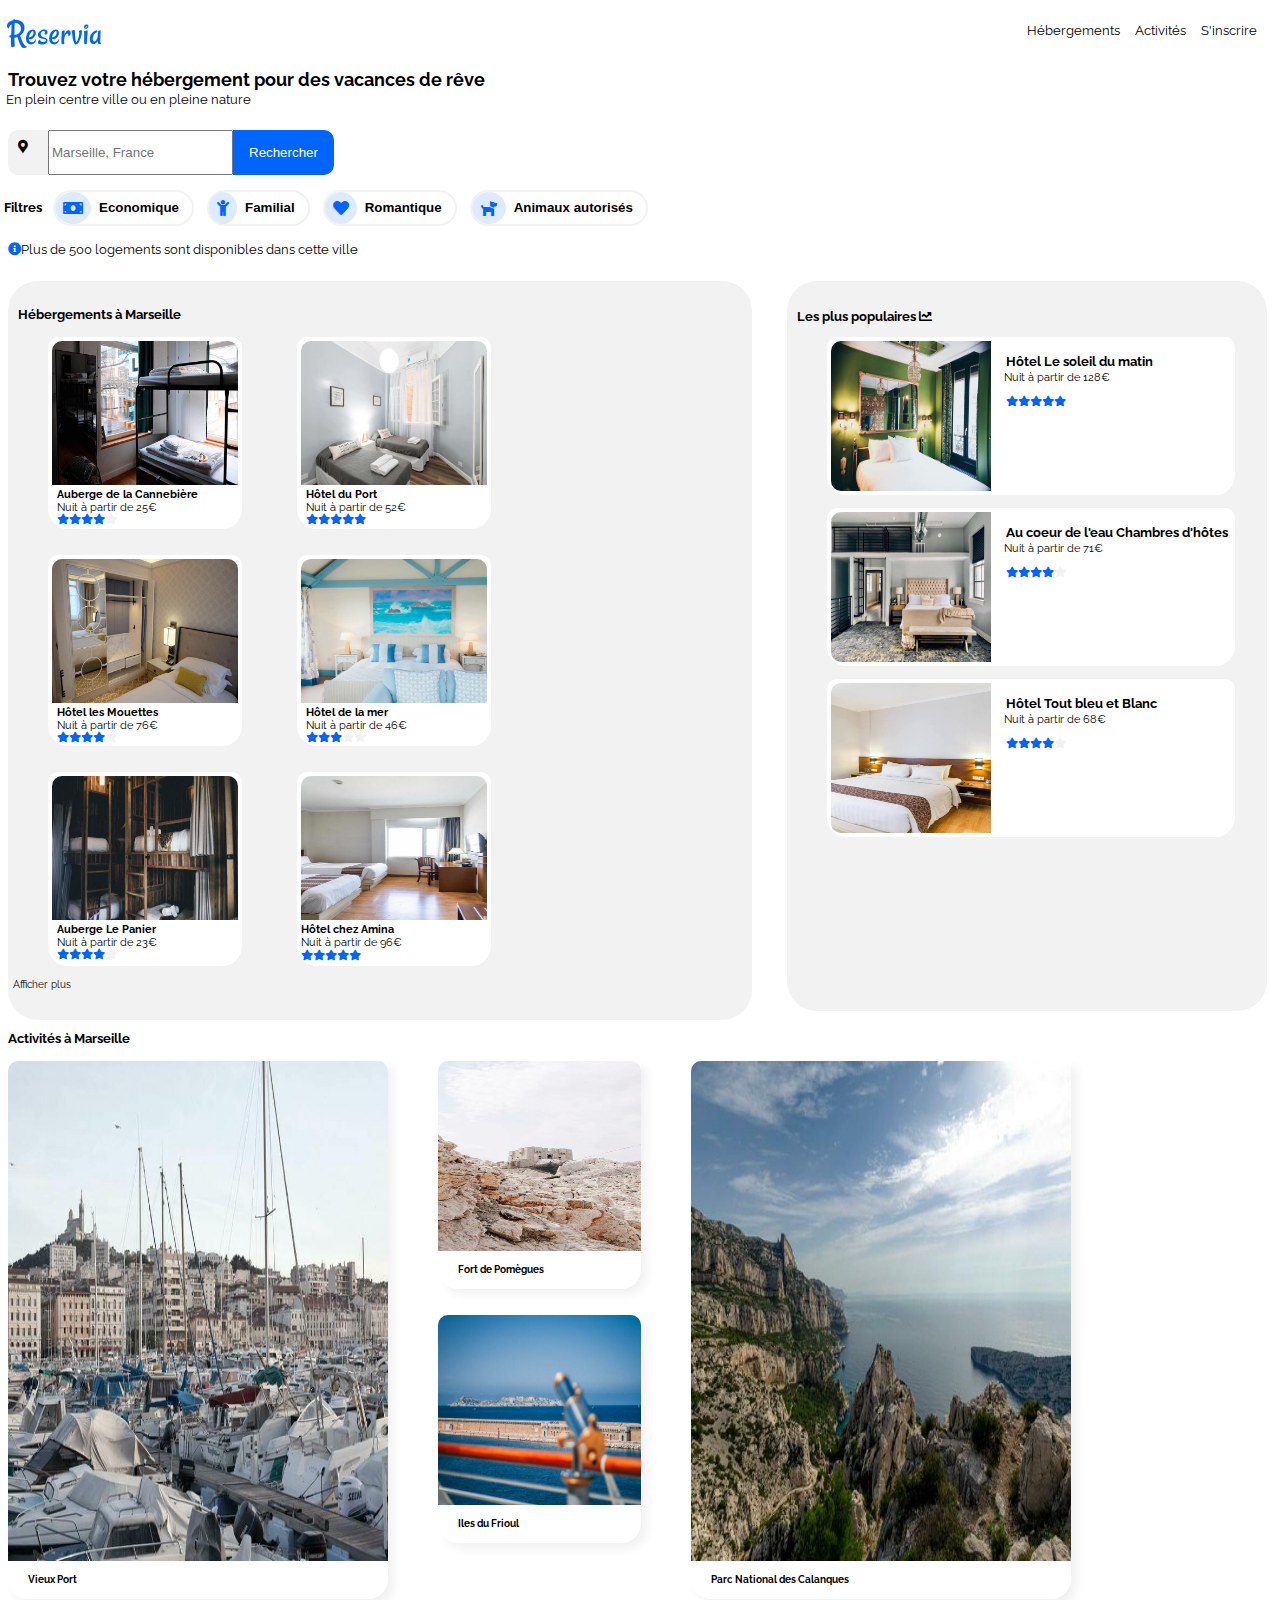
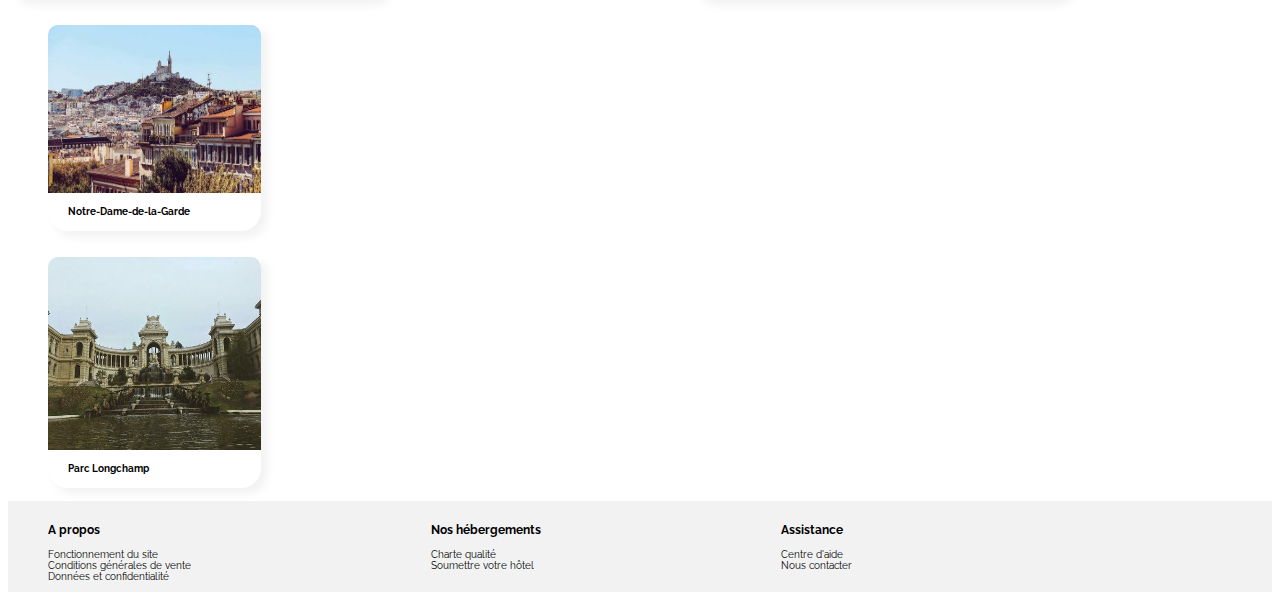
==== Reservia_GERME_Ronan.html @ 66feb10d "MaJ 24/02" ====
<!DOCTYPE html>
<html>
	<head>
		<meta charset="utf-8" />
		<link rel="stylesheet" href="reservia.css"/>
		<link rel="preconnect" href="https://fonts.gstatic.com">
		<link href="https://fonts.googleapis.com/css2?family=Raleway&display=swap" rel="stylesheet">
		<link rel="stylesheet" href="https://cdnjs.cloudflare.com/ajax/libs/font-awesome/5.13.1/css/all.min.css" /> <!--permet d'ajouter les icônes-->
		<title>Reservia</title>
	</head>

	<body>
		<header>
			<p><img src="images/logo/Reservia.svg" alt="Reservia" class= "titre"></p>
				<ul>
					<li><a href="#Hébergements">Hébergements</a></li><!--Hébergements et activités ancres menant aux sections-->
					<li><a href="#Activités">Activités</a></li>
					<li>S'inscrire</li>
				</ul>
		</header>

		<nav>
			<h2>Trouvez votre hébergement pour des vacances de rêve</h2>
			<p>En plein centre ville ou en pleine nature </p>

			<form method="post" action="traitement.php">
				<div class="rechercher">
					<i class="fas fa-map-marker-alt"></i>
					<input type="search" placeholder="Marseille, France" class="champs_recherche" /><input type="submit" value="Rechercher" class="bouton_rechercher" />
				</div>
				<br/>
				<div class="filtres">
						<p>Filtres</p>
						<div class="cash"><i class="fas fa-money-bill"></i><input type="button" value="Economique" class="money"></div>
						<div class="child"><i class="fas fa-child"></i><input type="button" value="Familial" class="famille"></div>
						<div class="heart"><i class="fas fa-heart"></i><input type="button" value="Romantique" class="romantique"></div>
						<div class="dog"><i class="fas fa-dog"></i><input type="button" value="Animaux autorisés" class="animaux"></div>
				</div>
			</form>
			<br/>
			<div class="info"><i class="fas fa-info-circle"></i>Plus de 500 logements sont disponibles dans cette ville</div><br/>
		
		</nav>
		<section>
			<div id="hébergements">
				<h2>Hébergements à Marseille</h2>
				<div id="logements"> 
					<figure id="cannebière">
						<a href="" target="blank"><img src="images/hebergements/4_small/marcus-loke-WQJvWU_HZFo-unsplash.jpg" alt="Auberge de la Cannebière" >
						<figcaption id="cannebière_text">
							Auberge de la Cannebière
						</figcaption>
						<figcaption id="prixC">
							Nuit à partir de 25€ 
						</figcaption>
						<figcaption id="stars">
							<i class="fas fa-star"></i><i class="fas fa-star"></i><i class="fas fa-star"></i><i class="fas fa-star"></i><i class="fas fa-star stars_blank"></i>
						</figcaption>
						</a>
					</figure>

					<figure id="port">
						<a href="" target="blank"><img src="images/hebergements/4_small/fred-kleber-gTbaxaVLvsg-unsplash.jpg" alt="Hôtel du Port">
						<figcaption id="port_text">
							Hôtel du Port
						</figcaption>
						<figcaption id="prixP">
							Nuit à partir de 52€
						</figcaption>
						<figcaption id="starsP">
							<i class="fas fa-star"></i><i class="fas fa-star"></i><i class="fas fa-star"></i><i class="fas fa-star"></i><i class="fas fa-star"></i>
						</figcaption>
						</a>
					</figure>

					<figure id="mouettes">
						<a href="" target="blank"><img src="images/hebergements/4_small/reisetopia-B8WIgxA_PFU-unsplash.jpg" alt="Hôtel les Mouettes">
						<figcaption id="mouettes_text">
							Hôtel les Mouettes
						</figcaption>
						<figcaption id="prixM">
							Nuit à partir de 76€
						</figcaption>
						<figcaption id="starsM">
							<i class="fas fa-star"></i><i class="fas fa-star"></i><i class="fas fa-star"></i><i class="fas fa-star"></i><i class="fas fa-star stars_blank" id></i>	
						</figcaption>
						</a>
					</figure>

					<figure id="mer">
						<a href="" target="blank"><img src="images/hebergements/4_small/annie-spratt-Eg1qcIitAuA-unsplash.jpg" alt="Hôtel de la mer">
						<figcaption id="mer_text">
							Hôtel de la mer
						</figcaption>
						<figcaption id="prixMer">
							Nuit à partir de 46€
						</figcaption>
						<figcaption id="starsMer">
							<i class="fas fa-star"></i><i class="fas fa-star"></i><i class="fas fa-star"></i><i class="fas fa-star stars_blank"></i><i class="fas fa-star stars_blank"></i>
						</figcaption>
						</a>
					</figure>

					<figure id="panier">
						<a href="" target="blank"><img src="images/hebergements/4_small/nicate-lee-kT-ZyaiwBe0-unsplash.jpg" alt="Auberge le Panier">
						<figcaption id="panier_text">
							Auberge Le Panier
						</figcaption>
						<figcaption id="prixPanier">
							Nuit à partir de 23€
						</figcaption>
						<figcaption id="starspanier">
							<i class="fas fa-star"></i><i class="fas fa-star"></i><i class="fas fa-star"></i><i class="fas fa-star"></i><i class="fas fa-star stars_blank"></i>
						</figcaption>
						</a>
					</figure>

					<figure id="amina">
						<a href="" target="blank"><img src="images/hebergements/4_small/febrian-zakaria-M6S1WvfW68A-unsplash.jpg" alt="Hôtel chez Amina">
						<figcaption id="amina_text">
							Hôtel chez Amina
						</figcaption>
						<figcaption id="prixA">
							Nuit à partir de 96€
						</figcaption>
						<figcaption id="starsA">
							<i class="fas fa-star"></i><i class="fas fa-star"></i><i class="fas fa-star"></i><i class="fas fa-star"></i><i class="fas fa-star"></i>
						</figcaption>
						</a>
					</figure>
				</div>
				<div id="afficher"><a href="" target="blank">Afficher plus</a></div>
			</div>
			<aside>
				<div id="populaires">
				<h3>Les plus populaires <i class="fas fa-chart-line"></i></h3>
					<div id="pop">
						<a href="" target="blank">
							<figure id="soleil">
								<figcaption id="text_soleil">
									<img src="images/hebergements/4_small/emile-guillemot-Bj_rcSC5XfE-unsplash.jpg" alt="Hôtel Le soleil du matin">
									<div id="text_sun">
										<h3>Hôtel Le soleil du matin</h3>
										<p>Nuit à partir de 128€</p><br/>
										<div id="starsS">
											<i class="fas fa-star"></i><i class="fas fa-star"></i><i class="fas fa-star"></i><i class="fas fa-star"></i><i class="fas fa-star"></i>
										</div>
									</div>
								</figcaption>
							</figure>
						</a>	

						<a href="" target="blank">
							<figure id="eau">
								<figcaption id="text_eau">
									<img src="images/hebergements/4_small/aw-creative-VGs8z60yT2c-unsplash.jpg" alt="Au coeur de l'eau chambres d'hôtes">
									<div id="text_water">
										<h3>Au coeur de l'eau Chambres d'hôtes</h3>
										<p>	Nuit à partir de 71€</p><br/>
										<div id="starsE">
											<i class="fas fa-star"></i><i class="fas fa-star"></i><i class="fas fa-star"></i><i class="fas fa-star"></i><i class="fas fa-star stars_blank_b"></i>
										</div>
									</div>
								</figcaption>
							</figure>
						</a>

						<a href="" target="blank">
							<figure id="blanc">
								<figcaption id="text_blanc">
									<img src="images/hebergements/4_small/febrian-zakaria-sjvU0THccQA-unsplash.jpg" alt="Hôtel tout bleu et blanc">
									<div id="text_white">
										<h3>Hôtel Tout bleu et Blanc</h3>
										<p>Nuit à partir de 68€</p><br/>
										<div id="starsB">
											<i class="fas fa-star"></i><i class="fas fa-star"></i><i class="fas fa-star"></i><i class="fas fa-star"></i><i class="fas fa-star stars_blank_b"></i>
										</div>	
									</div>
								</figcaption>
							</figure>
						</a>	
					</div>
				</div>
			</aside>
		</section>

		<article>
			<h2>Activités à Marseille</h2>
			<div id="Activités">

				<a href="" target="blank">
					<figure id="Vieux_port">
						<figcaption id="Vieux_port_text">
						<img src="images/activites/4_small/reno-laithienne-QUgJhdY5Fyk-unsplash.jpg" alt="Vieux Port">
						<h3>Vieux Port</h3>
						</figcaption>
					</figure>
				</a>

				<div id="fort_iles">
				<a href="" target="blank">
					<figure id="Fort">
						<figcaption id="Fort_text">
						<img src="images/activites/4_small/paul-hermann-QFTrLdQIRhI-unsplash.jpg" alt="Fort de Pomègues">
						<h3>Fort de Pomègues</h3>
						</figcaption>
					</figure>
				</a>

				<a href="" target="blank">
					<figure id="Iles">
						<figcaption id="Iles_text">
						<img src="images/activites/4_small/kevin-hikari-rV_Qd1l-VXg-unsplash.jpg" alt="Iles du Frioul">
						<h3>Iles du Frioul</h3>
						</figcaption>
					</figure>
				</a>
				</div>

				<a href="" target="blank">
					<figure id="calanques">
						<figcaption id="calanques_text">
						<img src="images/activites/4_small/kilyan-sockalingum-NR8-cBCN3aI-unsplash.jpg" alt="Parc National des Calanques">
						<h3>Parc National des Calanques</h3>
						</figcaption>
					</figure>
				</a>

				<div id="garde_longchamp">
				<a href="" target="blank">
					<figure id="Garde">
						<figcaption id="garde_text">
						<img src="images/activites/4_small/florian-wehde-xW9e8gdotxI-unsplash.jpg" alt="Notre Dame de la Garde">
						<h3>Notre-Dame-de-la-Garde</h3>
						</figcaption>
					</figure>
				</a>

				<a href="" target="blank">
					<figure id="Longchamp">
						<figcaption id="longchamp_text">
						<img src="images/activites/4_small/lena-paulin-wH2-EJoDcV0-unsplash.jpg" alt="Parc Longchamp">
						<h3>Parc Longchamp</h3>
						</figcaption>
					</figure>
				</a>
				</div>
			</div>
		</article>
		
		<footer>
			<ul>
				<li><h3>A propos</h3></li>
				<li><a href="#">Fonctionnement du site</a></li>
				<li><a href="#">Conditions générales de vente</a></li>
				<li><a href="#">Données et confidentialité</a></li>
			</ul>

			<ul>
				<li><h3>Nos hébergements</h3></li>
				<li><a href="#">Charte qualité</a></li>
				<li><a href="#">Soumettre votre hôtel</a></li>
			</ul>

			<ul>
				<li><h3>Assistance</h3></li>
				<li><a href="#">Centre d'aide</a></li>
				<li><a href="#">Nous contacter</a></li>
			</ul>
		</footer>

	</body>
</html>
---- reservia.css ----
body
{
    background-color: white;
    font-family: 'Raleway', sans-serif;
}

.titre
{
    display: flex;
    flex-direction: row;
    align-items: baseline;
    vertical-align: top;
    height: 100%
}

header
{
    display: flex;
    flex-direction: row;
    align-items: flex-end;
    justify-content: space-between;
}

header ul
{
    display: flex;
    flex-wrap: wrap;
    list-style: none ; 
    vertical-align: top;
    margin-top: 15px;
}

header li
{
    display: flex;
    margin-right: 15px;
    font-size: small;
}

header li:hover
{
   color: #0065FC; 
   text-decoration: overline;
}

header a:hover
{
    color: #0065FC;
    text-decoration: overline;
}

a
{
    color: black;
    text-decoration: none;
}

a:visited
{
    color: black;
    text-decoration: none;
}

a:active
{
    color: black;
    text-decoration: none;
}


h2
{
    font-size: large;
    font-weight: bolder;
    margin-bottom: auto;
    padding-bottom: 2px;
}


nav p
{
    font-size: smaller;
    padding-top: 2px;
    height: 15px;
}

.fa-map-marker-alt
{
    background: #F2F2F2;
    font-size: small;
    border: 10px #F2F2F2 solid;
    border-radius: 10px 0px 0px 10px;
    width: 20px;
}

.rechercher
{
   display: flex;
   height: 45px;
   font-size: small;
   margin-top: 25px;
}

.bouton_rechercher
{
    color: white;
    background:#0065FC;
    border: 10px #0065FC solid;
    border-radius: 0px 10px 10px 0px;
}

.filtres, p, .cash, .child, .heart, .dog
{
    display: flex;
    align-items: center;
    margin: -2px;
    padding-right: 5px;
    justify-content:left;
    margin-right: 15px;
}

.filtres p
{
    font-weight: bold;
    margin-right: 8px;
    margin-top: -5px;
}

.filtres .fa-money-bill, .fa-child, .fa-heart, .fa-dog
{
    color:#0065FC;
    background-color: #DEEBFF; 
    border: 8px #DEEBFF solid;
    border-radius: 50%; 
}

.cash, .child, .heart, .dog
{
    border: 2px #F2F2F2 solid;
    border-radius:30px;
    width: auto;
}

.money, .famille, .romantique, .animaux
{
    background-color: white;
    border: 2px white solid;
    font-weight: bold;
}

.filtres :hover
{
    text-decoration: underline;
    color: #0065FC;
}

.info
{
    font-size: smaller;
}

.fa-info-circle
{
    color:#0065FC;
}
#hébergements
{
    background-color: #F2F2F2;
    border-radius: 30px ;
    width: 80%;
    margin-right: 5px;
    margin-top: 5px;
    padding-top: 15px;
    padding-bottom: 15px;
    display: inline-block;
    vertical-align: top;
}
#logements
{
    display: flex;
    flex-wrap:wrap;
}  

#hébergements h2
{
    font-size: small;
    padding-left: 10px;
}


#afficher
{
    font-size: x-small;
    text-decoration: none;
    color : black;
    padding-left: 5px;
    padding-bottom: 15px;
}

#cannebière, #port, #mouettes, #mer, #panier
{
    background-color: white;
    border: 4px white solid;
    border-radius: 10px 10px 20px 20px;
    width: 250px;
    font-size: small;
    text-decoration: none;
    margin-right: 15px;
}

#cannebière img, #port img, #mouettes img, #mer img, #panier img
{
    border-radius: 10px 10px 0px 0px;
    width: 250px;
    height: 144px;
}

#cannebière_text , #port_text, #mouettes_text, #mer_text, #panier_text
{
    font-size: smaller;
    text-decoration: none ;
    color:black;
    font-weight: bold;
    padding-left: 5px;
}

#prixC , #prixP, #prixM, #prixMer, #prixPanier
{
    font-size: smaller;
    text-decoration: none;
    color: black;
    padding-left: 5px;
}

#stars , #starsP, #starsM, #starsMer, #starspanier
{
    font-size: smaller;
    text-decoration: none;
    color: #0065FC;
    padding-left: 5px;
    display: flex;
}

.stars_blank
{
    color: #F2F2F2;
}

#amina
{
    background-color: white;
    border: 4px white solid;
    border-radius: 10px 10px 20px 20px;
    width: 250px;
    font-size: small;
    text-decoration: none;
    margin-right: 15px;
}

#amina img
{
    border-radius: 10px 10px 0px 0px;
    width: 250px;
    height: 144px;
}

#amina_text
{
    font-size: smaller;
    text-decoration: none ;
    color:black;
    font-weight: bold;
}

#prixA
{
    font-size: smaller;
    text-decoration: none;
    color: black;
}

#starsA
{
    font-size: smaller;
    text-decoration: none;
    color: #0065FC;
}

section
{
    display: flex;
}
#populaires
{
    background-color: #F2F2F2;
    border-radius: 30px ;
    width: auto;
    margin-right: 5px;
    margin-top: 5px;
    padding-top: 15px;
    margin-left: 30px;
    padding-bottom: 15px;
    padding-right: 17px;
}

#populaires h3
{
    font-size: small;
    padding-left: 10px;
}

#eau, #soleil, #blanc
{
    background-color: white;
    border: 4px white solid;
    border-radius: 10px 10px 20px 19px;
    width: 400px;
    font-size: small;
    text-decoration: none;
    margin-right: 15px;
}


#eau img, #soleil img, #blanc img
{
    border-radius: 10px 0px 0px 10px;
    height: 150px; 
    width: 160px;
    margin-right: 15px;
}

#text_eau, #text_soleil, #text_blanc
{
    font-size: smaller;
    text-decoration: none ;
    color:black;
    display: flex;
    align-content: space-around;
}

#text_eau h3, #text_soleil h3, #text_blanc h3
{
    margin-bottom: 4px;
    padding-left: 0px;
}

#starsE, #starsS, #starsB
{
    color: #0065FC;
}

.stars_blank_b
{
    color: #F2F2F2;
}

article h2
{
    font-size: small;
}

#Activités
{
    display: flex;
    flex-wrap: wrap;
    justify-content: flex-start;
    height: auto;
}

#Activités h3
{
    font-size: x-small;
    padding-left: 20px;
}

#Vieux_port
{
    background-color: white;
    box-shadow: 6px 6px 10px #F2F2F2;
    border-bottom: 4px white solid;
    border-bottom-left-radius: 20px;
    border-bottom-right-radius: 20px;
    width: 30%;
    font-size: small;
    text-decoration: none;
    margin-right: 10px;
    margin-left: 0px;
}

#Vieux_port img
{
    border-radius: 10px 10px 0px 0px;
    height: 500px; 
    width: 100%;
    margin-right: 10px;
}

#Fort
{
    background-color: white;
    box-shadow: 6px 6px 10px #F2F2F2;
    border-bottom: 4px white solid;
    border-bottom-left-radius: 20px;
    border-bottom-right-radius: 20px;
    font-size: small;
    text-decoration: none;
    margin-right: 10px;
}

#Fort img
{
    border-radius: 10px 10px 0px 0px;
    width: 100%;
    margin-right: 10px;
}

#Iles
{
    background-color: white;
    box-shadow: 6px 6px 10px #F2F2F2;
    border-bottom: 4px white solid;
    border-bottom-left-radius: 20px;
    border-bottom-right-radius: 20px;
    font-size: small;
    text-decoration: none;
    margin-right: 10px;
}

#Iles img
{
    border-radius: 10px 10px 0px 0px;
    width: 100%;
    margin-right: 10px;
}

#fort_iles
{
    display: flex;
    flex-direction: column;
    width: 20%;
}

#fort_iles img
{
    height: 190px;
}

#calanques
{
    background-color: white;
    box-shadow: 6px 6px 10px #F2F2F2;
    border-bottom: 4px white solid;
    border-bottom-left-radius: 20px;
    border-bottom-right-radius: 20px;
    width: 30%;
    font-size: small;
    text-decoration: none;
    margin-right: 10px;
}

#calanques img
{
    border-radius: 10px 10px 0px 0px;
    height: 500px; 
    width: 100%;
    margin-right: 10px;
    margin-left: 0px;
}

#garde_longchamp
{
    display: flex;
    flex-direction: column;
    width:20% ;
}

#Garde
{
    background-color: white;
    box-shadow: 6px 6px 10px #F2F2F2;
    border-bottom: 4px white solid;
    border-bottom-left-radius: 20px;
    border-bottom-right-radius: 20px;
    font-size: small;
    text-decoration: none;
    margin-right: 0px;
    padding-left: 0px;
}

#Garde img
{
    border-radius: 10px 10px 0px 0px;
    height:168px; 
    width: 100%;
    margin-right: 0px;
}

#Longchamp
{
    background-color: white;
    box-shadow: 6px 6px 10px #F2F2F2;
    border-bottom: 4px white solid;
    border-bottom-left-radius: 20px;
    border-bottom-right-radius: 20px;
    font-size: small;
    text-decoration: none;
    margin-right: 0px;
}

#Longchamp img
{
    border-radius: 10px 10px 0px 0px;
    width: 100%;
    height: 193px;
    margin-right: 0px;
}

footer
{
    background-color: #F2F2F2;
    display: flex;
    flex-wrap: wrap;
    align-content: space-between ;
}

footer ul
{
    list-style: none;
    font-size: x-small;
    padding-right: 200px
}


@media screen and (min-width: 1440px)
{
    body
    {
        width: auto;
    }

    #hébergements
    {
        width: 70%;
    }

    #populaires
    {
        width: auto;
    }

    #cannebière, #port, #mouettes, #mer, #panier, #amina
    {
        width: 25%;
    
    }

    #cannebière img, #port img, #mouettes img, #mer img, #panier img, #amina img
    {
        width: 100%;
    }

    #Activités
    {
        width: auto;
    }

    #Vieux_port, #calanques
    {
        width: 400px;
    }

    #Vieux_port img, #calanques img
    {
        width: 100%;
    }

    #fort_iles, #garde_longchamp
    {
        width: 20%;
    }

    #fort_iles img, #garde_lonchamp img
    {
        width: 100%;
    }
}

@media screen and (max-width: 1440px)
{
    body
    {
        width: auto;
    }

    #hébergements
    {
        width: auto;
    }

    #populaires
    {
        height: 94%;
    }

    #cannebière, #port, #mouettes, #mer, #panier, #amina
    {
        width: 25%;
    
    }

    #cannebière img, #port img, #mouettes img, #mer img, #panier img, #amina img
    {
        width: 100%;
    }

    #Activités
    {
        width: auto;

    }

    #Vieux_port, #calanques
    {
        width: 380px;
    }

    #Vieux_port img, #calanques img
    {
        width: 100%;
        height: 500px;
    }

    #fort_iles, #garde_longchamp
    {
        width: 20%;
    }

    #fort_iles img, #garde_lonchamp img
    {
        width:100%;
    }
}

@media screen and (width: 1024px)
{
    body
    {
        width: auto;
    }

    #hébergements
    {
        width: auto;
    }

    section 
    {
        display: flex;
        flex-direction: column-reverse;
    }

    #populaires
    {
        width: auto;
        margin-left: 0px;
        margin-right: 5px;
    }

    #pop
    {
        display: flex;
        flex-wrap: wrap;
    }

    #cannebière, #port, #mouettes, #mer, #panier, #amina
    {
        width: 25%;
    
    }

    #cannebière img, #port img, #mouettes img, #mer img, #panier img, #amina img
    {
        width: 100%;
    }

    #Activités
    {
        width: auto;

    }

    #Vieux_port, #calanques
    {
        width: 280px;
    }

    #Vieux_port img, #calanques img
    {
        width: 100%;
        height: 400px;
    }

    #fort_iles, #garde_longchamp
    {
        width: 18%;
    }

    #fort_iles img
    {
        width:100%;
        height: 115px;
    }

    #Garde img
    {
        width:100%;
        height: 100px;
    }

    #Longchamp img
    {
        width: 100%;
        height: 135px;
    }

    footer ul
    {
        padding-right: 10px;
    }
}

@media all and (device-width: 768px)
{
    body
    {
        width: auto;
    }

    #hébergements
    {
        width: auto;
    }

    section 
    {
        display: flex;
        flex-direction: column-reverse;
    }

    #populaires
    {
        width: auto;
        margin-left: 0px;
        margin-right: 5px;
    }

    #pop
    {
        display: flex;
        flex-wrap: wrap;
    }

    #cannebière, #port, #mouettes, #mer, #panier, #amina
    {
        width: 25%;
    
    }

    #cannebière img, #port img, #mouettes img, #mer img, #panier img, #amina img
    {
        width: 100%;
    }


    #Activités
    {
        width: auto;

    }

    #Vieux_port, #calanques
    {
        width: 250px;
        margin-left: 15px;
    }

    #Vieux_port img, #calanques img
    {
        width: 250px;
        height: 144px;
    }

    #fort_iles, #garde_longchamp
    {
        width:50%;
        flex-direction: row;
    }

    #Fort
    {
        width: 250px;
    }

    #Iles
    {
        width: 250px;
        padding-left: 5px;
    }

    #fort_iles img
    {
        width:250px;
        height: 144px;
    }


    #Garde
    {
        width: 250px;
    }

    #Garde img
    {
        width: 250px;
        height: 144px;
    }

    #Longchamp
    {
        width: 250px;
        padding-left: 11px;
    }

    #Longchamp img
    {
        width: 250px;
        height: 144px;
    }

    footer ul
    {
        padding-right: 10px;
    }
}

@media all and (max-device-width: 425px)
{
    body
    {
        width: auto;
    }

    h2, h3
    {
        font-weight: bolder;
    }

    header
    {
        width: 100%;
        align-items: flex-start;
        justify-content:right;
        font-size: medium;
    }

    header p
    {
        font-size: medium;
    }
    header ul
    {
        flex-direction: row-reverse;
        width: 100%;
        color: #0065FC;
        font-weight: bold;
    }

    header li
    {
        font-size: medium;
    }

    nav h2
    {
        font-size: medium;
        margin-left: 10px;
    }

    nav p
    {
        margin-top: 10px;
        margin-left: 15px;
        font-size: medium;
    }

    .fa-map-marker-alt
    {
        background: #F2F2F2;
        font-size: mediums;
        border: 10px #F2F2F2 solid;
        border-radius: 10px 0px 0px 10px;
        width: 20px;
        height: 30px;
    }

    .rechercher
    {
    display: flex;
    height: 45px;
    font-size: small;
    margin-top: 25px;
    width: 100%;
    font-size: medium;
    }

    .champs_recherche
    {
        width: 80%;
        font-size: medium;
        height: 50px;
    }
    .bouton_rechercher
    {
        color: white;
        background:#0065FC;
        border: 10px #0065FC solid;
        border-radius: 0px 10px 10px 0px;
        width: 17%;
        height: 50px;
        font-size: medium;
    }

    .filtres
    {
        width: 100%;
        flex-wrap: wrap;
    }

    .filtres p
    {
        font-size: medium;
        width: 100%;
        margin-left: 15px;
    }

    .cash, .child, .heart, .dog
    {
        display: flex;
        flex-direction: row;
        align-items:flex-start;
        font-size: large;
        width: 45%;
        margin-top: 15px;
        margin-left: 22px;
    }

    .money, .famille, .romantique, .animaux
    {
        font-size: medium;
        width: 100%;
    }
    
    .info
    {
        font-size: medium;
        width: 100%;
    }

    .fa-info-circle
    {
        font-size: medium;
        margin-right: 15px;
        margin-left: 15px;
    }

    #hébergements
    {
        width: auto;
    }

    section 
    {
        display: flex;
        flex-direction: column-reverse;
    }

    #populaires
    {
        width: auto;
        margin-left: 0px;
        margin-right: 5px;
    }

    #pop
    {
        display: flex;
        flex-direction: column;
        flex-wrap: wrap;
    }

    #populaires h3
    {
        font-size: large;
    }

    #populaires h3 i
    {
        padding-left: 550px;
    }

    #soleil, #eau, #blanc
    {
        width: 95%;
        margin-left: 15px;
    }

    #soleil img, #eau img, #blanc img
    {
        width: 33%;
        height: 200px;
    }

    #text_water, #text_sun, #text_white
    {
        font-size: large;
        padding-left: 20px;
    }

    #logements
    {
        display: flex;
        flex-direction: column;
    }

    #hébergements h2
    {
        font-size: larger;
    }

    #cannebière, #port, #mouettes, #mer, #panier, #amina
    {
        width: 95%;
        margin-left: 20px;
        height: 440px;
        font-size: large;
    }

    #cannebière img, #port img, #mouettes img, #mer img, #panier img, #amina img
    {
        width: 100%;
        height: 300px;
    }

    #cannebière_text, #port_text, #mouettes_text, #mer_text, #panier_text
    {
        font-size: large;
    }

    #amina_text
    {
        font-size: large;
        padding-left: 5px;
    }

    #prixC, #prixP, #prixM, #prixMer, #prixPanier
    {
        font-size: large;
    }

    #prixA
    {
        font-size: large;
        padding-left: 5px;
    }

    #stars, #starsP, #starsM, #starsMer, #starspanier
    {
        font-size: large;
        margin-top: 5px;
    }

    #starsA
    {
        font-size: large;
        padding-left: 5px;
        margin-top: 5px;
    }

    #afficher
    {
        font-size: large;
        padding-left: 15px;
    }

    article h2
    {
        font-size: larger;
        margin-left: 15px;
    }

    #Activités
    {
        width: auto;
        font-size: larger;
        display: flex;
        flex-direction: column;
    }

    #Activités h3
    {
        font-size: large;
    }

    #Vieux_port, #calanques
    {
        width: 90%;
        margin-left: 40px;
    }

    #Vieux_port img, #calanques img
    {
        width: 100%;
        height: 300px;
    }

    #fort_iles, #garde_longchamp
    {
        width:95%;
    }

    #Fort
    {
        width: 95%;
    }

    #Iles
    {
        width: 95%;
    }

    #fort_iles img
    {
        width:100%;
        height: 300px;
    }


    #Garde
    {
        width: 95%;
    }

    #Garde img
    {
        width: 100%;
        height: 300px;
    }

    #Longchamp
    {
        width: 95%;
    }

    #Longchamp img
    {
        width: 100%;
        height: 300px;
    }

    footer
    {
        display: flex;
        flex-direction: column;
        font-size: large;
        justify-content: center;
    }
    footer ul
    {
        font-size: small;
    }
}
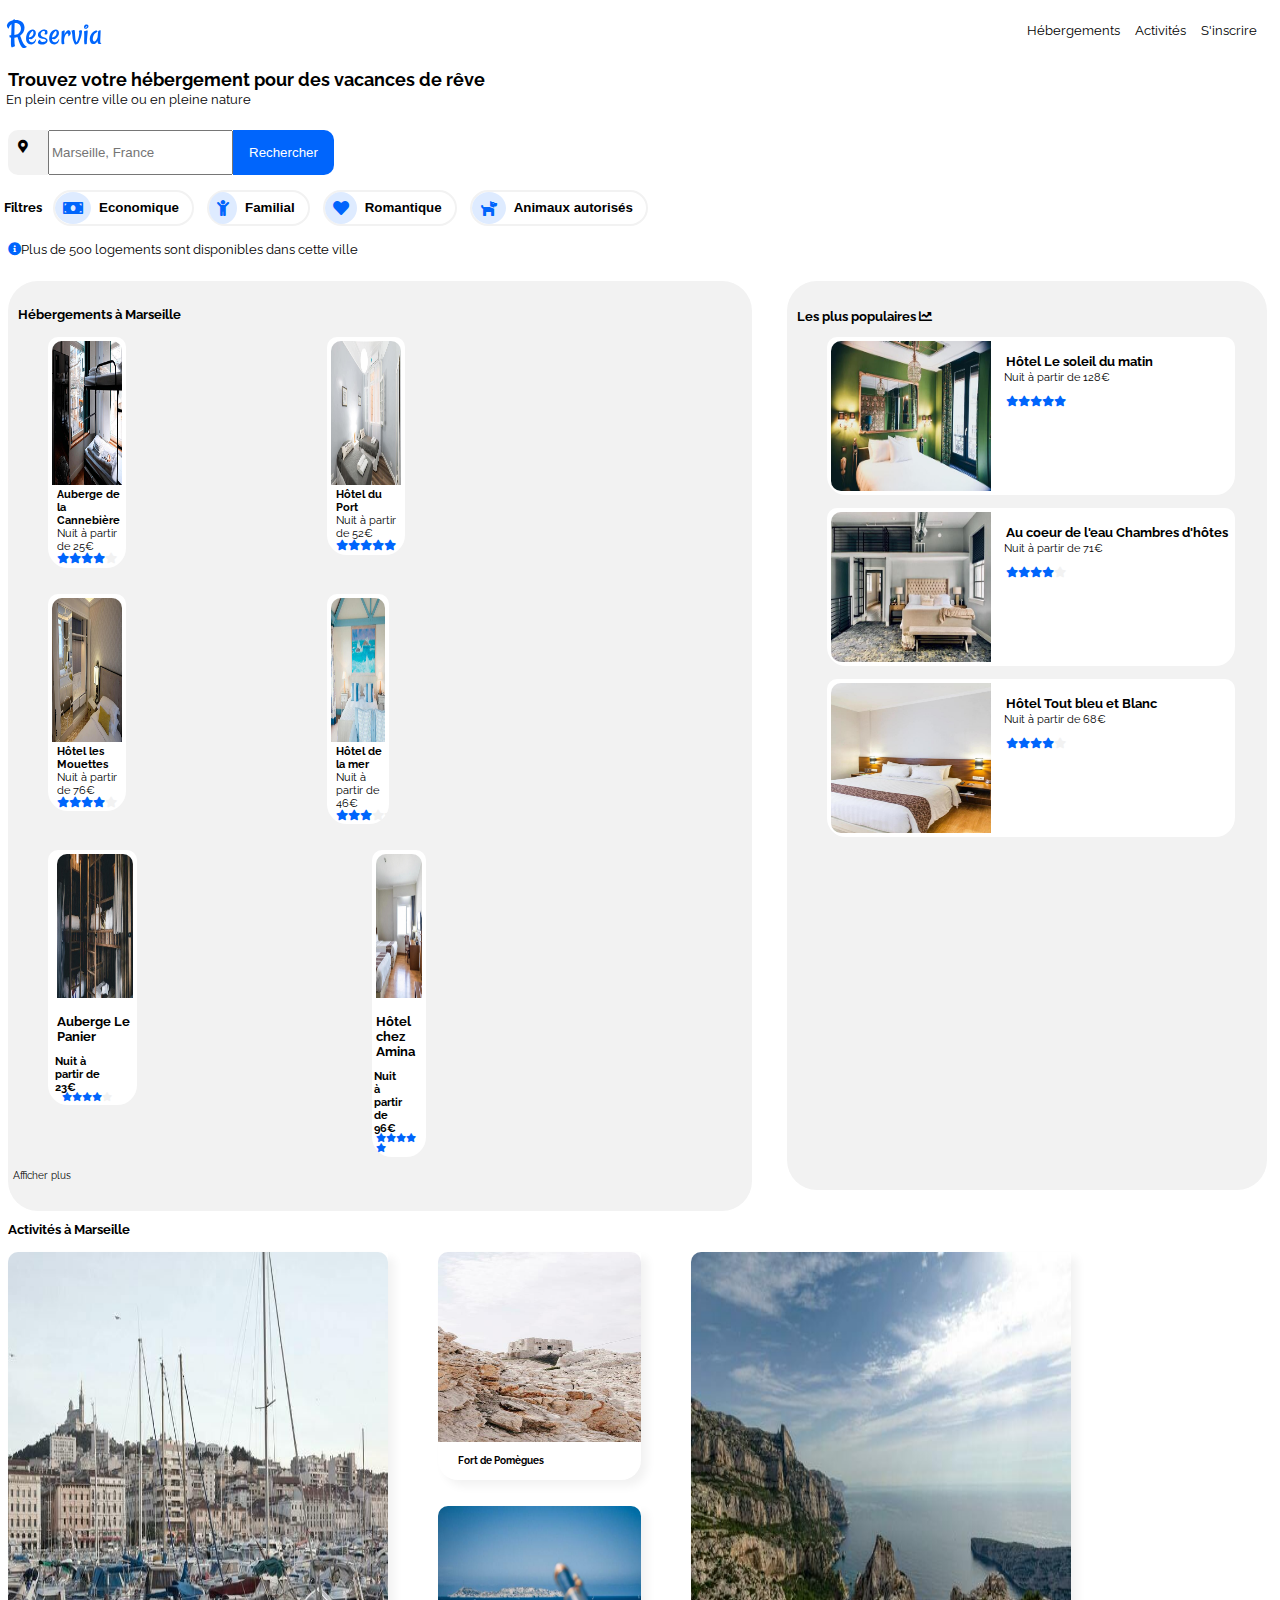
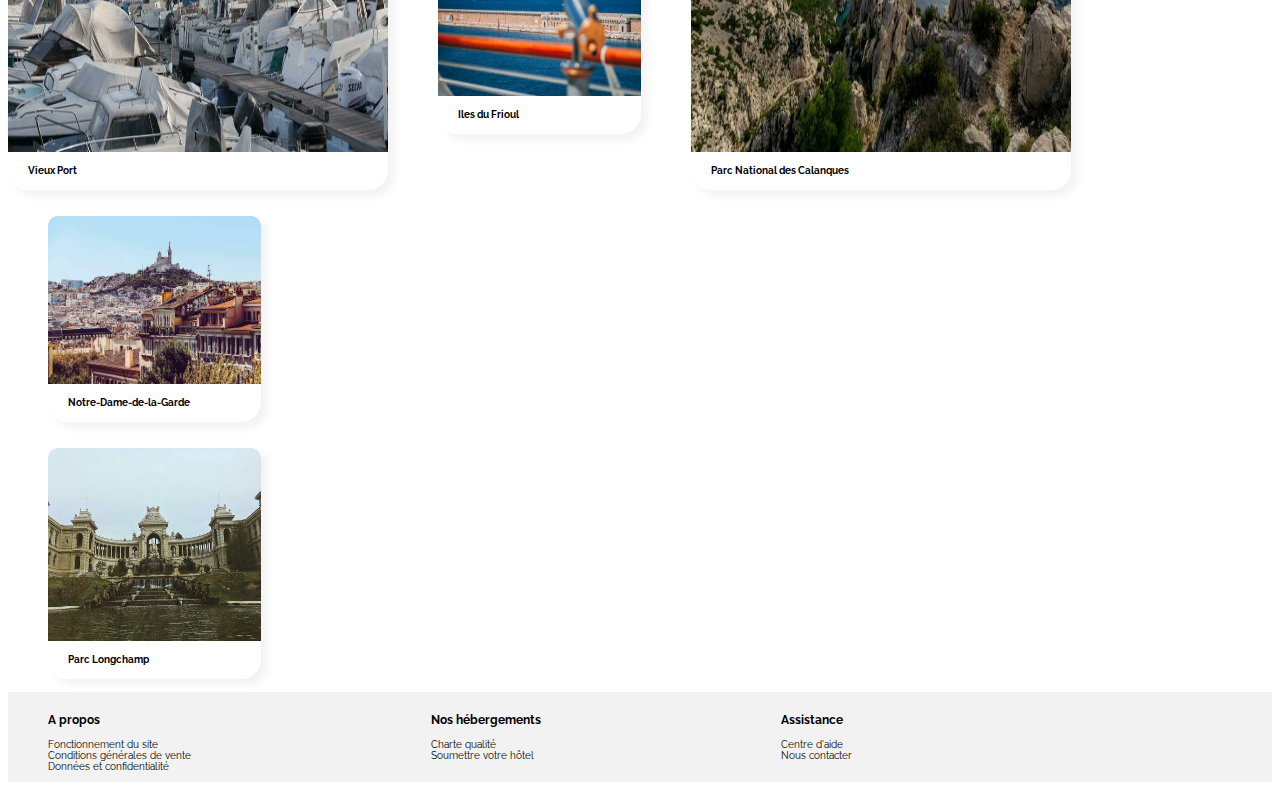
==== commit cbe3008a: "MaJ suite Mentorat" ====
--- a/Reservia_GERME_Ronan.html
+++ b/Reservia_GERME_Ronan.html
@@ -1,5 +1,5 @@
 <!DOCTYPE html>
-<html>
+<html lang=fr>
 	<head>
 		<meta charset="utf-8" />
 		<link rel="stylesheet" href="reservia.css"/>
@@ -13,7 +13,7 @@
 		<header>
 			<p><img src="images/logo/Reservia.svg" alt="Reservia" class= "titre"></p>
 				<ul>
-					<li><a href="#Hébergements">Hébergements</a></li><!--Hébergements et activités ancres menant aux sections-->
+					<li><a href="#Hebergements">Hébergements</a></li><!--Hébergements et activités ancres menant aux sections-->
 					<li><a href="#Activités">Activités</a></li>
 					<li>S'inscrire</li>
 				</ul>
@@ -42,92 +42,110 @@
 		
 		</nav>
 		<section>
-			<div id="hébergements">
+			<div id="hebergements">
 				<h2>Hébergements à Marseille</h2>
 				<div id="logements"> 
-					<figure id="cannebière">
-						<a href="" target="blank"><img src="images/hebergements/4_small/marcus-loke-WQJvWU_HZFo-unsplash.jpg" alt="Auberge de la Cannebière" >
-						<figcaption id="cannebière_text">
-							Auberge de la Cannebière
-						</figcaption>
-						<figcaption id="prixC">
-							Nuit à partir de 25€ 
-						</figcaption>
-						<figcaption id="stars">
-							<i class="fas fa-star"></i><i class="fas fa-star"></i><i class="fas fa-star"></i><i class="fas fa-star"></i><i class="fas fa-star stars_blank"></i>
-						</figcaption>
-						</a>
-					</figure>
-
-					<figure id="port">
-						<a href="" target="blank"><img src="images/hebergements/4_small/fred-kleber-gTbaxaVLvsg-unsplash.jpg" alt="Hôtel du Port">
-						<figcaption id="port_text">
-							Hôtel du Port
-						</figcaption>
-						<figcaption id="prixP">
-							Nuit à partir de 52€
-						</figcaption>
-						<figcaption id="starsP">
-							<i class="fas fa-star"></i><i class="fas fa-star"></i><i class="fas fa-star"></i><i class="fas fa-star"></i><i class="fas fa-star"></i>
-						</figcaption>
-						</a>
-					</figure>
-
-					<figure id="mouettes">
-						<a href="" target="blank"><img src="images/hebergements/4_small/reisetopia-B8WIgxA_PFU-unsplash.jpg" alt="Hôtel les Mouettes">
-						<figcaption id="mouettes_text">
-							Hôtel les Mouettes
-						</figcaption>
-						<figcaption id="prixM">
-							Nuit à partir de 76€
-						</figcaption>
-						<figcaption id="starsM">
-							<i class="fas fa-star"></i><i class="fas fa-star"></i><i class="fas fa-star"></i><i class="fas fa-star"></i><i class="fas fa-star stars_blank" id></i>	
-						</figcaption>
-						</a>
-					</figure>
-
-					<figure id="mer">
-						<a href="" target="blank"><img src="images/hebergements/4_small/annie-spratt-Eg1qcIitAuA-unsplash.jpg" alt="Hôtel de la mer">
-						<figcaption id="mer_text">
-							Hôtel de la mer
-						</figcaption>
-						<figcaption id="prixMer">
-							Nuit à partir de 46€
-						</figcaption>
-						<figcaption id="starsMer">
-							<i class="fas fa-star"></i><i class="fas fa-star"></i><i class="fas fa-star"></i><i class="fas fa-star stars_blank"></i><i class="fas fa-star stars_blank"></i>
-						</figcaption>
-						</a>
-					</figure>
-
-					<figure id="panier">
-						<a href="" target="blank"><img src="images/hebergements/4_small/nicate-lee-kT-ZyaiwBe0-unsplash.jpg" alt="Auberge le Panier">
-						<figcaption id="panier_text">
-							Auberge Le Panier
-						</figcaption>
-						<figcaption id="prixPanier">
-							Nuit à partir de 23€
-						</figcaption>
-						<figcaption id="starspanier">
-							<i class="fas fa-star"></i><i class="fas fa-star"></i><i class="fas fa-star"></i><i class="fas fa-star"></i><i class="fas fa-star stars_blank"></i>
-						</figcaption>
-						</a>
-					</figure>
-
-					<figure id="amina">
-						<a href="" target="blank"><img src="images/hebergements/4_small/febrian-zakaria-M6S1WvfW68A-unsplash.jpg" alt="Hôtel chez Amina">
-						<figcaption id="amina_text">
-							Hôtel chez Amina
-						</figcaption>
-						<figcaption id="prixA">
-							Nuit à partir de 96€
-						</figcaption>
-						<figcaption id="starsA">
-							<i class="fas fa-star"></i><i class="fas fa-star"></i><i class="fas fa-star"></i><i class="fas fa-star"></i><i class="fas fa-star"></i>
-						</figcaption>
-						</a>
-					</figure>
+					<div id="Cannebiere">
+						<a href="" target="blank">
+							<figure id="cannebiere" class="vignetteH">
+								<img src="images/hebergements/4_small/marcus-loke-WQJvWU_HZFo-unsplash.jpg" alt="Auberge de la Cannebière" >
+								<figcaption id="cannebiere_text">
+									Auberge de la Cannebière
+								</figcaption>
+								<figcaption id="prixC">
+									Nuit à partir de 25€ 
+								</figcaption>
+								<figcaption id="stars">
+									<i class="fas fa-star"></i><i class="fas fa-star"></i><i class="fas fa-star"></i><i class="fas fa-star"></i><i class="fas fa-star stars_blank"></i>
+								</figcaption>
+							</figure>
+						</a>
+					</div>
+
+					<div id="Port">
+						<a href="" target="blank">
+							<figure id="port" class="vignetteH">
+								<img src="images/hebergements/4_small/fred-kleber-gTbaxaVLvsg-unsplash.jpg" alt="Hôtel du Port">
+								<figcaption id="port_text">
+									Hôtel du Port
+								</figcaption>
+								<figcaption id="prixP">
+									Nuit à partir de 52€
+								</figcaption>
+								<figcaption id="starsP">
+									<i class="fas fa-star"></i><i class="fas fa-star"></i><i class="fas fa-star"></i><i class="fas fa-star"></i><i class="fas fa-star"></i>
+								</figcaption>
+							</figure>
+						</a>
+					</div>
+
+					<div id="Mouette">
+						<a href="" target="blank">
+							<figure id="mouettes" class="vignetteH">
+								<img src="images/hebergements/4_small/reisetopia-B8WIgxA_PFU-unsplash.jpg" alt="Hôtel les Mouettes">
+								<figcaption id="mouettes_text">
+									Hôtel les Mouettes
+								</figcaption>
+								<figcaption id="prixM">
+									Nuit à partir de 76€
+								</figcaption>
+								<figcaption id="starsM">
+									<i class="fas fa-star"></i><i class="fas fa-star"></i><i class="fas fa-star"></i><i class="fas fa-star"></i><i class="fas fa-star stars_blank" id></i>	
+								</figcaption>
+							</figure>
+						</a>
+					</div>
+
+					<div id="Mer">
+						<a href="" target="blank">
+							<figure id="mer" class="vignetteH">
+								<img src="images/hebergements/4_small/annie-spratt-Eg1qcIitAuA-unsplash.jpg" alt="Hôtel de la mer">
+								<figcaption id="mer_text">
+									Hôtel de la mer
+								</figcaption>
+								<figcaption id="prixMer">
+									Nuit à partir de 46€
+								</figcaption>
+								<figcaption id="starsMer">
+									<i class="fas fa-star"></i><i class="fas fa-star"></i><i class="fas fa-star"></i><i class="fas fa-star stars_blank"></i><i class="fas fa-star stars_blank"></i>
+								</figcaption>
+							</figure>
+						</a>
+					</div>
+
+					<div id="Panier">
+						<a href="" target="blank">
+							<figure id="panier" class="vignetteH">
+								<figcaption id="panier_text">
+									<img src="images/hebergements/4_small/nicate-lee-kT-ZyaiwBe0-unsplash.jpg" alt="Auberge le Panier">
+									<div id="textP">
+										<h3>Auberge Le Panier</h3>
+										<p>Nuit à partir de 23€</p>
+										<div id="starspanier">
+											<i class="fas fa-star"></i><i class="fas fa-star"></i><i class="fas fa-star"></i><i class="fas fa-star"></i><i class="fas fa-star stars_blank"></i>
+										</div>
+									</div>
+								</figcaption>
+							</figure>
+						</a>
+					</div>
+
+					<div id="Amina">
+						<a href="" target="blank">
+							<figure id="amina" class="vignetteH">
+								<figcaption id="amina_text">
+									<img src="images/hebergements/4_small/febrian-zakaria-M6S1WvfW68A-unsplash.jpg" alt="Hôtel chez Amina">
+									<div id="textA">
+										<h3>Hôtel chez Amina</h3>
+										<p>Nuit à partir de 96€</p>
+										<div id="starsA">
+											<i class="fas fa-star"></i><i class="fas fa-star"></i><i class="fas fa-star"></i><i class="fas fa-star"></i><i class="fas fa-star"></i>
+										</div>
+									</div>
+								</figcaption>
+							</figure>
+						</a>
+					</div>
 				</div>
 				<div id="afficher"><a href="" target="blank">Afficher plus</a></div>
 			</div>
@@ -135,50 +153,56 @@
 				<div id="populaires">
 				<h3>Les plus populaires <i class="fas fa-chart-line"></i></h3>
 					<div id="pop">
-						<a href="" target="blank">
-							<figure id="soleil">
-								<figcaption id="text_soleil">
-									<img src="images/hebergements/4_small/emile-guillemot-Bj_rcSC5XfE-unsplash.jpg" alt="Hôtel Le soleil du matin">
-									<div id="text_sun">
-										<h3>Hôtel Le soleil du matin</h3>
-										<p>Nuit à partir de 128€</p><br/>
-										<div id="starsS">
-											<i class="fas fa-star"></i><i class="fas fa-star"></i><i class="fas fa-star"></i><i class="fas fa-star"></i><i class="fas fa-star"></i>
-										</div>
-									</div>
-								</figcaption>
-							</figure>
-						</a>	
-
-						<a href="" target="blank">
-							<figure id="eau">
-								<figcaption id="text_eau">
-									<img src="images/hebergements/4_small/aw-creative-VGs8z60yT2c-unsplash.jpg" alt="Au coeur de l'eau chambres d'hôtes">
-									<div id="text_water">
-										<h3>Au coeur de l'eau Chambres d'hôtes</h3>
-										<p>	Nuit à partir de 71€</p><br/>
-										<div id="starsE">
-											<i class="fas fa-star"></i><i class="fas fa-star"></i><i class="fas fa-star"></i><i class="fas fa-star"></i><i class="fas fa-star stars_blank_b"></i>
-										</div>
-									</div>
-								</figcaption>
-							</figure>
-						</a>
-
-						<a href="" target="blank">
-							<figure id="blanc">
-								<figcaption id="text_blanc">
-									<img src="images/hebergements/4_small/febrian-zakaria-sjvU0THccQA-unsplash.jpg" alt="Hôtel tout bleu et blanc">
-									<div id="text_white">
-										<h3>Hôtel Tout bleu et Blanc</h3>
-										<p>Nuit à partir de 68€</p><br/>
-										<div id="starsB">
-											<i class="fas fa-star"></i><i class="fas fa-star"></i><i class="fas fa-star"></i><i class="fas fa-star"></i><i class="fas fa-star stars_blank_b"></i>
-										</div>	
-									</div>
-								</figcaption>
-							</figure>
-						</a>	
+						<div id="Soleil">
+							<a href="" target="blank">
+								<figure id="soleil" class="vignetteP">
+									<figcaption id="text_soleil">
+										<img src="images/hebergements/4_small/emile-guillemot-Bj_rcSC5XfE-unsplash.jpg" alt="Hôtel Le soleil du matin">
+										<div id="text_sun">
+											<h3>Hôtel Le soleil du matin</h3>
+											<p>Nuit à partir de 128€</p><br/>
+											<div id="starsS">
+												<i class="fas fa-star"></i><i class="fas fa-star"></i><i class="fas fa-star"></i><i class="fas fa-star"></i><i class="fas fa-star"></i>
+											</div>
+										</div>
+									</figcaption>
+								</figure>
+							</a>
+						</div>
+
+						<div id="Eau">
+							<a href="" target="blank">
+								<figure id="eau" class="vignetteP">
+									<figcaption id="text_eau">
+										<img src="images/hebergements/4_small/aw-creative-VGs8z60yT2c-unsplash.jpg" alt="Au coeur de l'eau chambres d'hôtes">
+										<div id="text_water">
+											<h3>Au coeur de l'eau Chambres d'hôtes</h3>
+											<p>	Nuit à partir de 71€</p><br/>
+											<div id="starsE">
+												<i class="fas fa-star"></i><i class="fas fa-star"></i><i class="fas fa-star"></i><i class="fas fa-star"></i><i class="fas fa-star stars_blank_b"></i>
+											</div>
+										</div>
+									</figcaption>
+								</figure>
+							</a>
+						</div>
+
+						<div id="Blanc">
+							<a href="" target="blank">
+								<figure id="blanc" class="vignetteP">
+									<figcaption id="text_blanc">
+										<img src="images/hebergements/4_small/febrian-zakaria-sjvU0THccQA-unsplash.jpg" alt="Hôtel tout bleu et blanc">
+										<div id="text_white">
+											<h3>Hôtel Tout bleu et Blanc</h3>
+											<p>Nuit à partir de 68€</p><br/>
+											<div id="starsB">
+												<i class="fas fa-star"></i><i class="fas fa-star"></i><i class="fas fa-star"></i><i class="fas fa-star"></i><i class="fas fa-star stars_blank_b"></i>
+											</div>	
+										</div>
+									</figcaption>
+								</figure>
+							</a>	
+						</div>
 					</div>
 				</div>
 			</aside>
@@ -186,64 +210,75 @@
 
 		<article>
 			<h2>Activités à Marseille</h2>
-			<div id="Activités">
-
-				<a href="" target="blank">
-					<figure id="Vieux_port">
-						<figcaption id="Vieux_port_text">
-						<img src="images/activites/4_small/reno-laithienne-QUgJhdY5Fyk-unsplash.jpg" alt="Vieux Port">
-						<h3>Vieux Port</h3>
-						</figcaption>
-					</figure>
-				</a>
+			<div id="Activites">
+				<div id="Vieux">
+					<a href="" target="blank">
+						<figure id="Vieux_port" class="vignetteA">
+							<figcaption id="Vieux_port_text">
+							<img src="images/activites/4_small/reno-laithienne-QUgJhdY5Fyk-unsplash.jpg" alt="Vieux Port">
+							<h3>Vieux Port</h3>
+							</figcaption>
+						</figure>
+					</a>
+				</div>
 
 				<div id="fort_iles">
-				<a href="" target="blank">
-					<figure id="Fort">
-						<figcaption id="Fort_text">
-						<img src="images/activites/4_small/paul-hermann-QFTrLdQIRhI-unsplash.jpg" alt="Fort de Pomègues">
-						<h3>Fort de Pomègues</h3>
-						</figcaption>
-					</figure>
-				</a>
-
-				<a href="" target="blank">
-					<figure id="Iles">
-						<figcaption id="Iles_text">
-						<img src="images/activites/4_small/kevin-hikari-rV_Qd1l-VXg-unsplash.jpg" alt="Iles du Frioul">
-						<h3>Iles du Frioul</h3>
-						</figcaption>
-					</figure>
-				</a>
-				</div>
-
-				<a href="" target="blank">
-					<figure id="calanques">
-						<figcaption id="calanques_text">
-						<img src="images/activites/4_small/kilyan-sockalingum-NR8-cBCN3aI-unsplash.jpg" alt="Parc National des Calanques">
-						<h3>Parc National des Calanques</h3>
-						</figcaption>
-					</figure>
-				</a>
+					<div id="Pomegues">
+						<a href="" target="blank">
+							<figure id="Fort" class="vignetteA">
+								<figcaption id="Fort_text">
+								<img src="images/activites/4_small/paul-hermann-QFTrLdQIRhI-unsplash.jpg" alt="Fort de Pomègues">
+								<h3>Fort de Pomègues</h3>
+								</figcaption>
+							</figure>
+						</a>
+					</div>
+
+					<div id="frioul">
+						<a href="" target="blank">
+							<figure id="Iles" class="vignetteA">
+								<figcaption id="Iles_text">
+								<img src="images/activites/4_small/kevin-hikari-rV_Qd1l-VXg-unsplash.jpg" alt="Iles du Frioul">
+								<h3>Iles du Frioul</h3>
+								</figcaption>
+							</figure>
+						</a>
+					</div>
+				</div>
+
+				<div id="Calanques">
+					<a href="" target="blank">
+						<figure id="calanques" class="vignetteA">
+							<figcaption id="calanques_text">
+							<img src="images/activites/4_small/kilyan-sockalingum-NR8-cBCN3aI-unsplash.jpg" alt="Parc National des Calanques">
+							<h3>Parc National des Calanques</h3>
+							</figcaption>
+						</figure>
+					</a>
+				</div>
 
 				<div id="garde_longchamp">
-				<a href="" target="blank">
-					<figure id="Garde">
-						<figcaption id="garde_text">
-						<img src="images/activites/4_small/florian-wehde-xW9e8gdotxI-unsplash.jpg" alt="Notre Dame de la Garde">
-						<h3>Notre-Dame-de-la-Garde</h3>
-						</figcaption>
-					</figure>
-				</a>
-
-				<a href="" target="blank">
-					<figure id="Longchamp">
-						<figcaption id="longchamp_text">
-						<img src="images/activites/4_small/lena-paulin-wH2-EJoDcV0-unsplash.jpg" alt="Parc Longchamp">
-						<h3>Parc Longchamp</h3>
-						</figcaption>
-					</figure>
-				</a>
+					<div id="Dame">
+						<a href="" target="blank">
+							<figure id="Garde" class="vignetteA">
+								<figcaption id="garde_text">
+								<img src="images/activites/4_small/florian-wehde-xW9e8gdotxI-unsplash.jpg" alt="Notre Dame de la Garde">
+								<h3>Notre-Dame-de-la-Garde</h3>
+								</figcaption>
+							</figure>
+						</a>
+					</div>
+
+					<div id="longchamp">
+						<a href="" target="blank">
+							<figure id="Longchamp" class="vignetteA">
+								<figcaption id="longchamp_text">
+								<img src="images/activites/4_small/lena-paulin-wH2-EJoDcV0-unsplash.jpg" alt="Parc Longchamp">
+								<h3>Parc Longchamp</h3>
+								</figcaption>
+							</figure>
+						</a>
+					</div>
 				</div>
 			</div>
 		</article>
--- a/reservia.css
+++ b/reservia.css
@@ -163,7 +163,7 @@
 {
     color:#0065FC;
 }
-#hébergements
+#hebergements
 {
     background-color: #F2F2F2;
     border-radius: 30px ;
@@ -179,9 +179,10 @@
 {
     display: flex;
     flex-wrap:wrap;
+    vertical-align: top;
 }  
 
-#hébergements h2
+#hebergements h2
 {
     font-size: small;
     padding-left: 10px;
@@ -197,7 +198,7 @@
     padding-bottom: 15px;
 }
 
-#cannebière, #port, #mouettes, #mer, #panier
+#cannebiere, #port, #mouettes, #mer, #panier
 {
     background-color: white;
     border: 4px white solid;
@@ -208,14 +209,14 @@
     margin-right: 15px;
 }
 
-#cannebière img, #port img, #mouettes img, #mer img, #panier img
+#cannebiere img, #port img, #mouettes img, #mer img, #panier img
 {
     border-radius: 10px 10px 0px 0px;
     width: 250px;
     height: 144px;
 }
 
-#cannebière_text , #port_text, #mouettes_text, #mer_text, #panier_text
+#cannebiere_text , #port_text, #mouettes_text, #mer_text, #panier_text
 {
     font-size: smaller;
     text-decoration: none ;
@@ -359,7 +360,7 @@
     font-size: small;
 }
 
-#Activités
+#Activites
 {
     display: flex;
     flex-wrap: wrap;
@@ -367,7 +368,7 @@
     height: auto;
 }
 
-#Activités h3
+#Activites h3
 {
     font-size: x-small;
     padding-left: 20px;
@@ -538,7 +539,7 @@
         width: auto;
     }
 
-    #hébergements
+    #hebergements
     {
         width: 70%;
     }
@@ -548,18 +549,18 @@
         width: auto;
     }
 
-    #cannebière, #port, #mouettes, #mer, #panier, #amina
+    #cannebiere, #port, #mouettes, #mer, #panier, #amina
     {
         width: 25%;
     
     }
 
-    #cannebière img, #port img, #mouettes img, #mer img, #panier img, #amina img
-    {
-        width: 100%;
-    }
-
-    #Activités
+    #cannebiere img, #port img, #mouettes img, #mer img, #panier img, #amina img
+    {
+        width: 100%;
+    }
+
+    #Activites
     {
         width: auto;
     }
@@ -592,7 +593,7 @@
         width: auto;
     }
 
-    #hébergements
+    #hebergements
     {
         width: auto;
     }
@@ -602,18 +603,18 @@
         height: 94%;
     }
 
-    #cannebière, #port, #mouettes, #mer, #panier, #amina
+    #cannebiere, #port, #mouettes, #mer, #panier, #amina
     {
         width: 25%;
     
     }
 
-    #cannebière img, #port img, #mouettes img, #mer img, #panier img, #amina img
-    {
-        width: 100%;
-    }
-
-    #Activités
+    #cannebiere img, #port img, #mouettes img, #mer img, #panier img, #amina img
+    {
+        width: 100%;
+    }
+
+    #Activites
     {
         width: auto;
 
@@ -648,7 +649,7 @@
         width: auto;
     }
 
-    #hébergements
+    #hebergements
     {
         width: auto;
     }
@@ -672,18 +673,18 @@
         flex-wrap: wrap;
     }
 
-    #cannebière, #port, #mouettes, #mer, #panier, #amina
+    #cannebiere, #port, #mouettes, #mer, #panier, #amina
     {
         width: 25%;
     
     }
 
-    #cannebière img, #port img, #mouettes img, #mer img, #panier img, #amina img
-    {
-        width: 100%;
-    }
-
-    #Activités
+    #cannebiere img, #port img, #mouettes img, #mer img, #panier img, #amina img
+    {
+        width: 100%;
+    }
+
+    #Activites
     {
         width: auto;
 
@@ -736,7 +737,7 @@
         width: auto;
     }
 
-    #hébergements
+    #hebergements
     {
         width: auto;
     }
@@ -760,19 +761,19 @@
         flex-wrap: wrap;
     }
 
-    #cannebière, #port, #mouettes, #mer, #panier, #amina
+    #cannebiere, #port, #mouettes, #mer, #panier, #amina
     {
         width: 25%;
     
     }
 
-    #cannebière img, #port img, #mouettes img, #mer img, #panier img, #amina img
-    {
-        width: 100%;
-    }
-
-
-    #Activités
+    #cannebiere img, #port img, #mouettes img, #mer img, #panier img, #amina img
+    {
+        width: 100%;
+    }
+
+
+    #Activites
     {
         width: auto;
 
@@ -973,7 +974,7 @@
         margin-left: 15px;
     }
 
-    #hébergements
+    #hebergements
     {
         width: auto;
     }
@@ -1032,12 +1033,12 @@
         flex-direction: column;
     }
 
-    #hébergements h2
+    #hebergements h2
     {
         font-size: larger;
     }
 
-    #cannebière, #port, #mouettes, #mer, #panier, #amina
+    #cannebiere, #port, #mouettes, #mer, #panier, #amina
     {
         width: 95%;
         margin-left: 20px;
@@ -1045,13 +1046,13 @@
         font-size: large;
     }
 
-    #cannebière img, #port img, #mouettes img, #mer img, #panier img, #amina img
+    #cannebiere img, #port img, #mouettes img, #mer img, #panier img, #amina img
     {
         width: 100%;
         height: 300px;
     }
 
-    #cannebière_text, #port_text, #mouettes_text, #mer_text, #panier_text
+    #cannebiere_text, #port_text, #mouettes_text, #mer_text, #panier_text
     {
         font-size: large;
     }
@@ -1098,7 +1099,7 @@
         margin-left: 15px;
     }
 
-    #Activités
+    #Activites
     {
         width: auto;
         font-size: larger;
@@ -1106,7 +1107,7 @@
         flex-direction: column;
     }
 
-    #Activités h3
+    #Activites h3
     {
         font-size: large;
     }
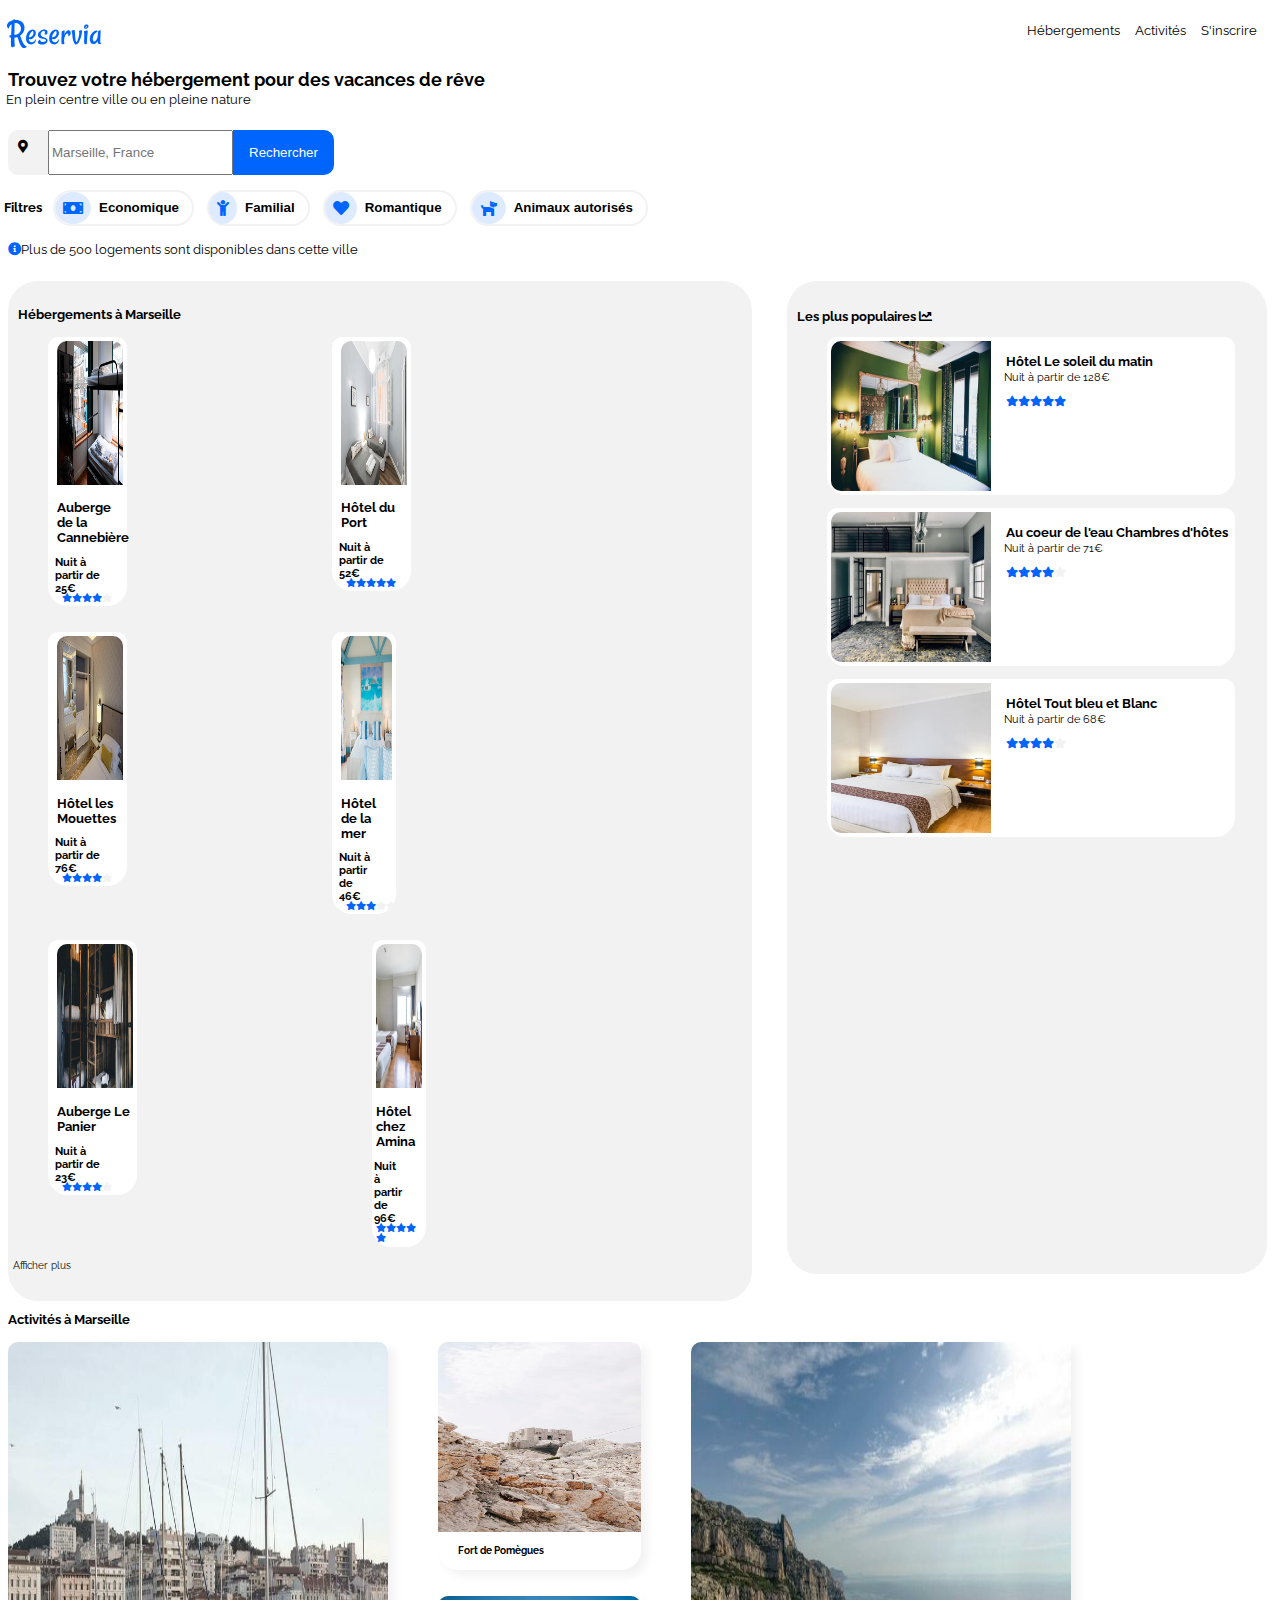
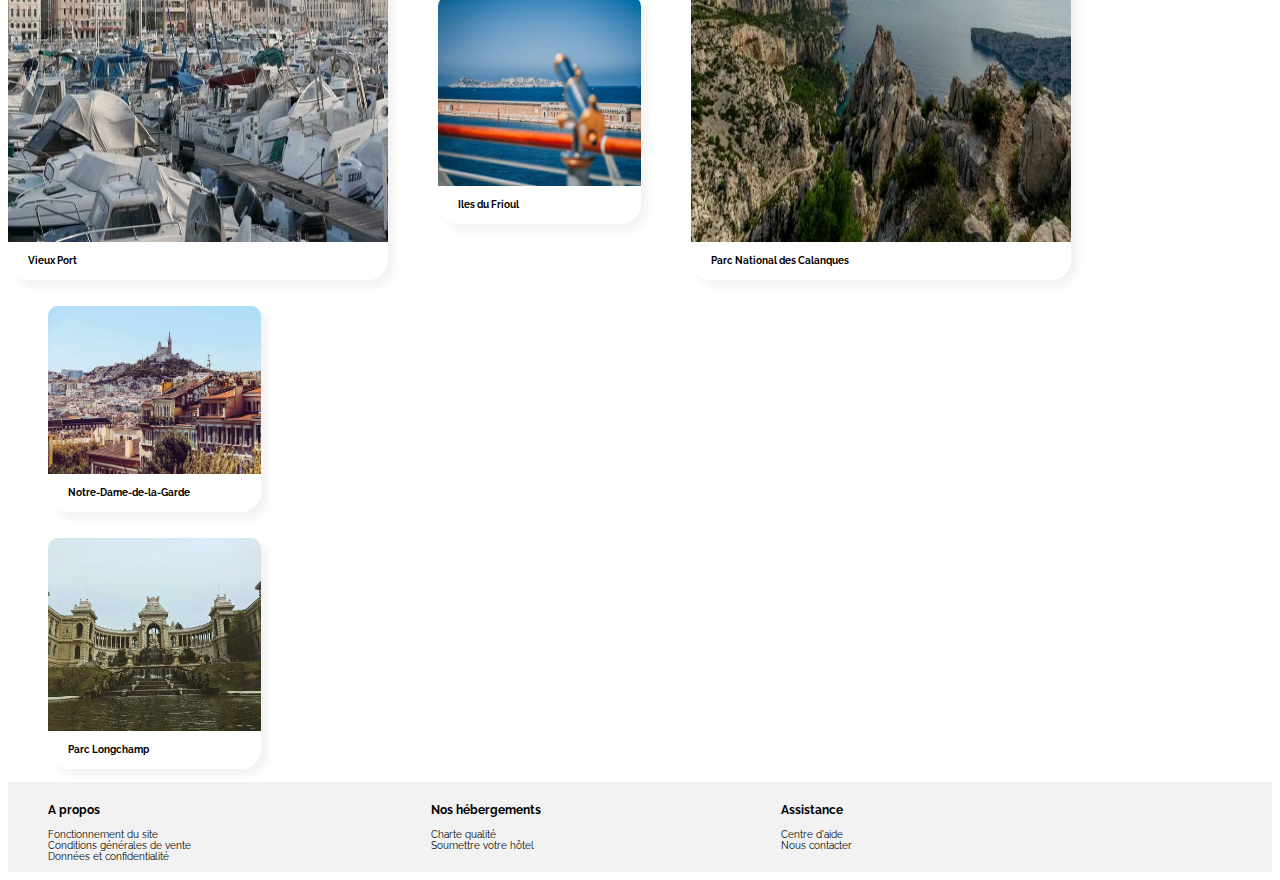
==== commit dbceb135: "MaJ suite Mentorat bis" ====
--- a/Reservia_GERME_Ronan.html
+++ b/Reservia_GERME_Ronan.html
@@ -48,15 +48,15 @@
 					<div id="Cannebiere">
 						<a href="" target="blank">
 							<figure id="cannebiere" class="vignetteH">
-								<img src="images/hebergements/4_small/marcus-loke-WQJvWU_HZFo-unsplash.jpg" alt="Auberge de la Cannebière" >
 								<figcaption id="cannebiere_text">
-									Auberge de la Cannebière
-								</figcaption>
-								<figcaption id="prixC">
-									Nuit à partir de 25€ 
-								</figcaption>
-								<figcaption id="stars">
-									<i class="fas fa-star"></i><i class="fas fa-star"></i><i class="fas fa-star"></i><i class="fas fa-star"></i><i class="fas fa-star stars_blank"></i>
+									<img src="images/hebergements/4_small/marcus-loke-WQJvWU_HZFo-unsplash.jpg" alt="Auberge de la Cannebière" >
+									<div id="textC">
+										<h3>Auberge de la Cannebière</h3>
+										<p>Nuit à partir de 25€</p>
+										<div id="stars">
+											<i class="fas fa-star"></i><i class="fas fa-star"></i><i class="fas fa-star"></i><i class="fas fa-star"></i><i class="fas fa-star stars_blank"></i>
+										</div>
+									</div>
 								</figcaption>
 							</figure>
 						</a>
@@ -65,15 +65,15 @@
 					<div id="Port">
 						<a href="" target="blank">
 							<figure id="port" class="vignetteH">
-								<img src="images/hebergements/4_small/fred-kleber-gTbaxaVLvsg-unsplash.jpg" alt="Hôtel du Port">
 								<figcaption id="port_text">
-									Hôtel du Port
-								</figcaption>
-								<figcaption id="prixP">
-									Nuit à partir de 52€
-								</figcaption>
-								<figcaption id="starsP">
-									<i class="fas fa-star"></i><i class="fas fa-star"></i><i class="fas fa-star"></i><i class="fas fa-star"></i><i class="fas fa-star"></i>
+									<img src="images/hebergements/4_small/fred-kleber-gTbaxaVLvsg-unsplash.jpg" alt="Hôtel du Port">
+									<div id="textPort">
+										<h3>Hôtel du Port</h3>
+										<p>Nuit à partir de 52€</p>
+										<div id="starsP">
+											<i class="fas fa-star"></i><i class="fas fa-star"></i><i class="fas fa-star"></i><i class="fas fa-star"></i><i class="fas fa-star"></i>
+										</div>
+									</div>
 								</figcaption>
 							</figure>
 						</a>
@@ -82,15 +82,15 @@
 					<div id="Mouette">
 						<a href="" target="blank">
 							<figure id="mouettes" class="vignetteH">
-								<img src="images/hebergements/4_small/reisetopia-B8WIgxA_PFU-unsplash.jpg" alt="Hôtel les Mouettes">
 								<figcaption id="mouettes_text">
-									Hôtel les Mouettes
-								</figcaption>
-								<figcaption id="prixM">
-									Nuit à partir de 76€
-								</figcaption>
-								<figcaption id="starsM">
-									<i class="fas fa-star"></i><i class="fas fa-star"></i><i class="fas fa-star"></i><i class="fas fa-star"></i><i class="fas fa-star stars_blank" id></i>	
+									<img src="images/hebergements/4_small/reisetopia-B8WIgxA_PFU-unsplash.jpg" alt="Hôtel les Mouettes">
+									<div id="textM">
+										<h3>Hôtel les Mouettes</h3>
+										<p>Nuit à partir de 76€</p>
+										<div id="starsM">
+											<i class="fas fa-star"></i><i class="fas fa-star"></i><i class="fas fa-star"></i><i class="fas fa-star"></i><i class="fas fa-star stars_blank"></i>	
+										</div>
+									</div>
 								</figcaption>
 							</figure>
 						</a>
@@ -99,15 +99,15 @@
 					<div id="Mer">
 						<a href="" target="blank">
 							<figure id="mer" class="vignetteH">
-								<img src="images/hebergements/4_small/annie-spratt-Eg1qcIitAuA-unsplash.jpg" alt="Hôtel de la mer">
 								<figcaption id="mer_text">
-									Hôtel de la mer
-								</figcaption>
-								<figcaption id="prixMer">
-									Nuit à partir de 46€
-								</figcaption>
-								<figcaption id="starsMer">
-									<i class="fas fa-star"></i><i class="fas fa-star"></i><i class="fas fa-star"></i><i class="fas fa-star stars_blank"></i><i class="fas fa-star stars_blank"></i>
+									<img src="images/hebergements/4_small/annie-spratt-Eg1qcIitAuA-unsplash.jpg" alt="Hôtel de la mer">
+									<div id="textMer">
+										<h3>Hôtel de la mer</h3>
+										<p>Nuit à partir de 46€</p>
+										<div id="starsMer">
+											<i class="fas fa-star"></i><i class="fas fa-star"></i><i class="fas fa-star"></i><i class="fas fa-star stars_blank"></i><i class="fas fa-star stars_blank"></i>
+										</div>
+									</div>
 								</figcaption>
 							</figure>
 						</a>
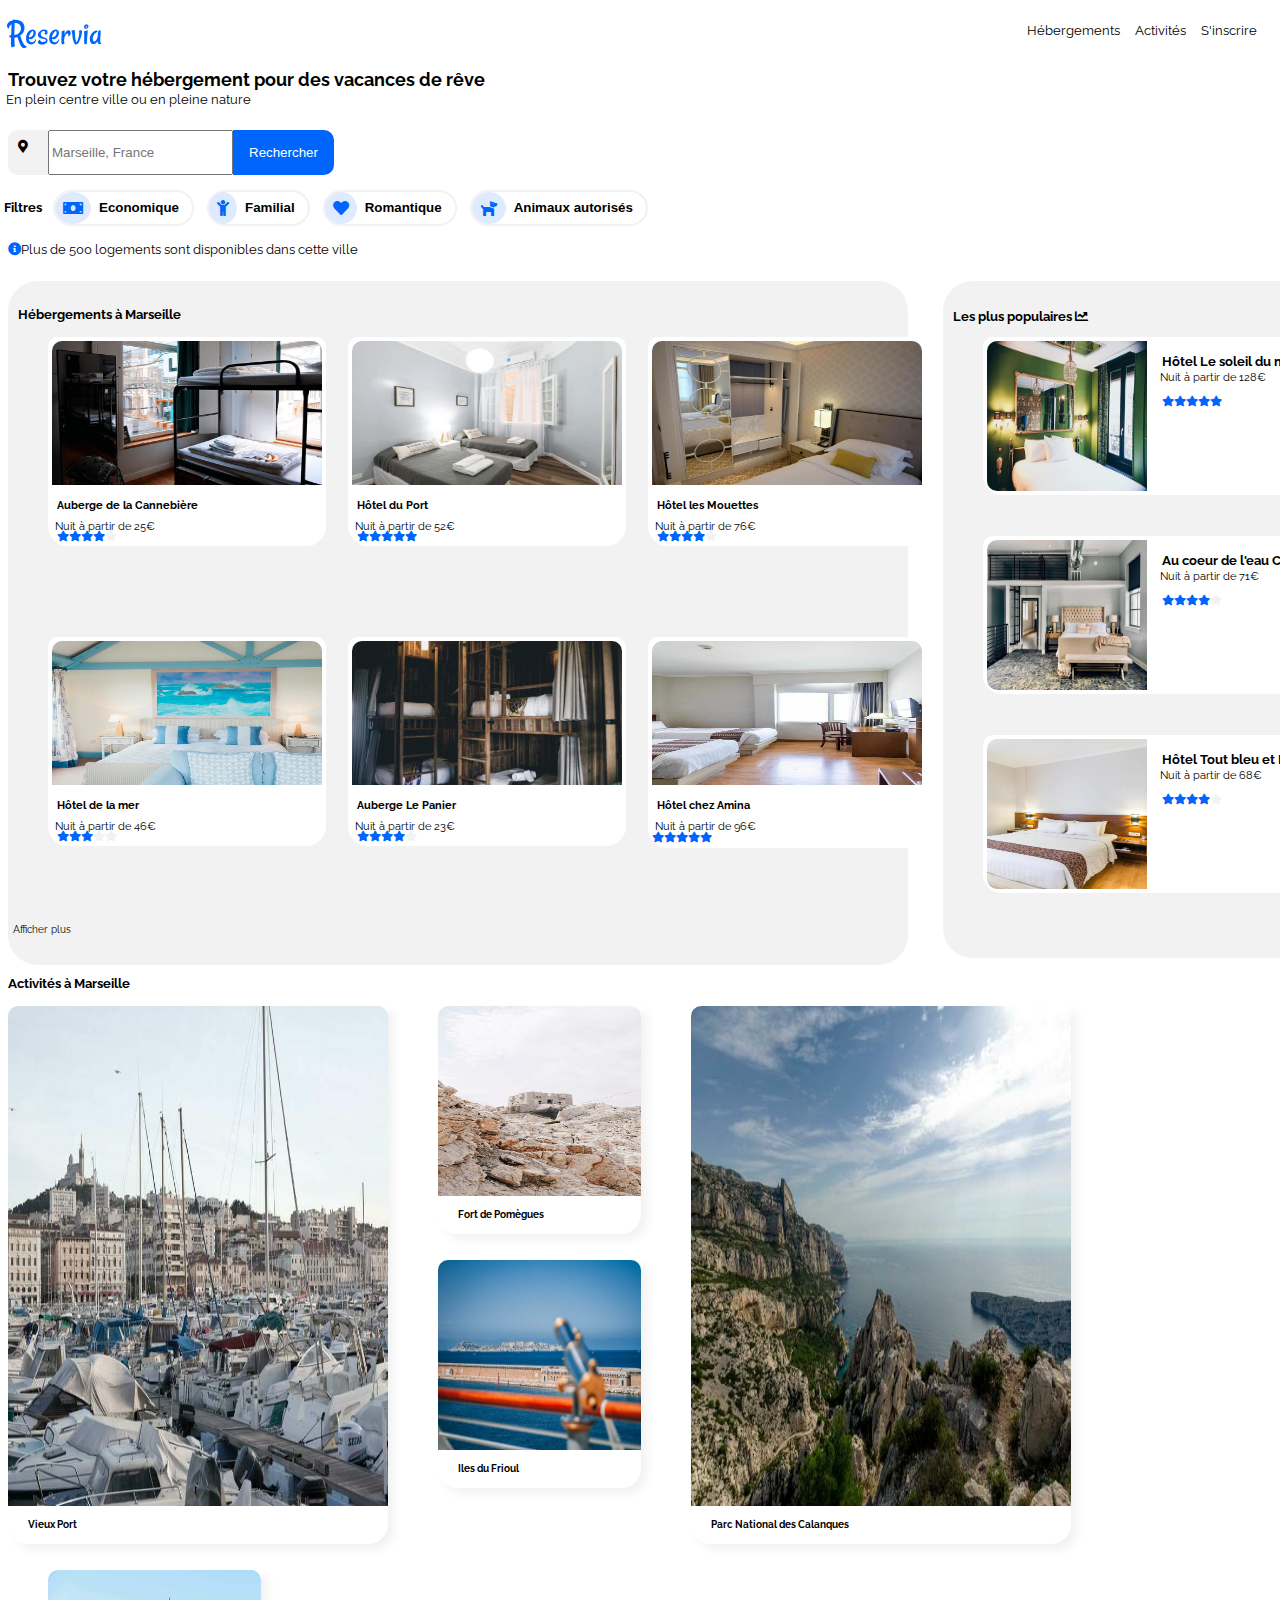
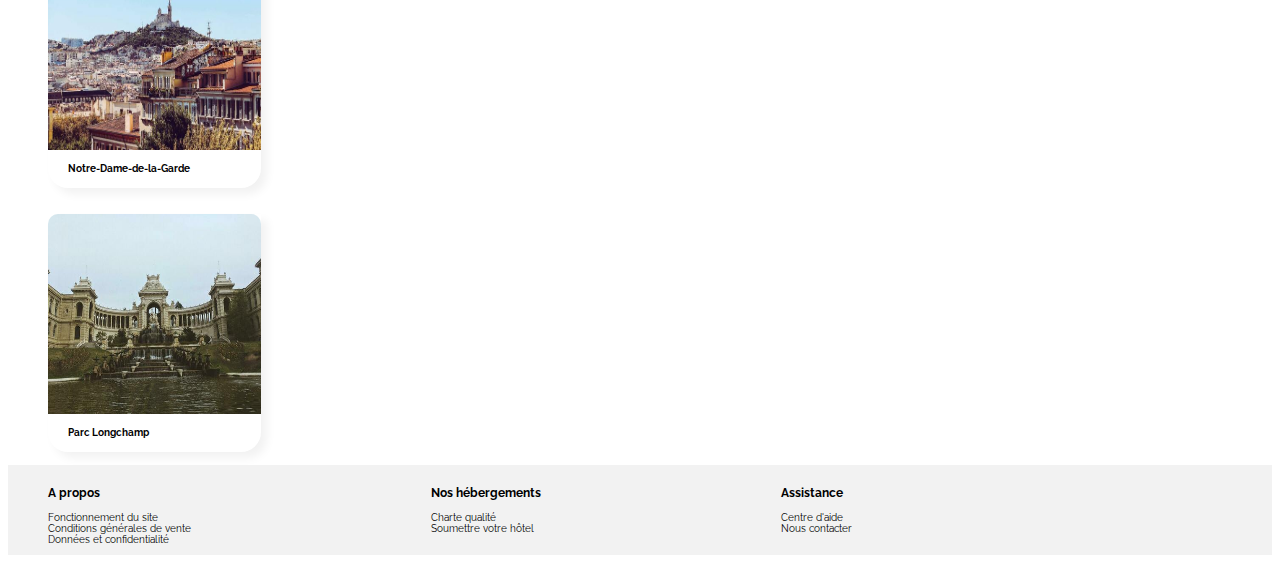
==== commit 3ebfd71c: "maj header" ====
--- a/Reservia_GERME_Ronan.html
+++ b/Reservia_GERME_Ronan.html
@@ -13,9 +13,9 @@
 		<header>
 			<p><img src="images/logo/Reservia.svg" alt="Reservia" class= "titre"></p>
 				<ul>
-					<li><a href="#Hebergements">Hébergements</a></li><!--Hébergements et activités ancres menant aux sections-->
-					<li><a href="#Activités">Activités</a></li>
-					<li>S'inscrire</li>
+					<li class="menuH"><a href="#Hebergements">Hébergements</a></li><!--Hébergements et activités ancres menant aux sections-->
+					<li class="menuA"><a href="#Activités">Activités</a></li>
+					<li class="inscription">S'inscrire</li>
 				</ul>
 		</header>
 
--- a/reservia.css
+++ b/reservia.css
@@ -175,12 +175,36 @@
     display: inline-block;
     vertical-align: top;
 }
+
 #logements
 {
-    display: flex;
-    flex-wrap:wrap;
-    vertical-align: top;
-}  
+    display: grid;
+    grid-template-columns: 300px 300px 300px;
+    grid-template-rows: 300px 300px;
+}
+#Cannebiere
+{
+    grid-column: 1;
+    grid-row: 1;
+}
+
+#cannebiere.vignetteH, #port.vignetteH, #mouettes.vignetteH, #mer.vignetteH, #panier.vignetteH, #amina.vignetteH
+{
+    width: 90%;
+}
+#Port
+{
+    grid-column: 2;
+    grid-row: 1;
+}
+
+#Mouette
+{
+    grid-column: 3;
+    grid-row: 1;
+}
+
+
 
 #hebergements h2
 {
@@ -196,27 +220,27 @@
     color : black;
     padding-left: 5px;
     padding-bottom: 15px;
-}
-
-#cannebiere, #port, #mouettes, #mer, #panier
+
+}
+
+.vignetteH
 {
     background-color: white;
     border: 4px white solid;
     border-radius: 10px 10px 20px 20px;
-    width: 250px;
     font-size: small;
     text-decoration: none;
     margin-right: 15px;
 }
 
-#cannebiere img, #port img, #mouettes img, #mer img, #panier img
+.vignetteH img
 {
     border-radius: 10px 10px 0px 0px;
     width: 250px;
     height: 144px;
 }
 
-#cannebiere_text , #port_text, #mouettes_text, #mer_text, #panier_text
+.vignetteH h3
 {
     font-size: smaller;
     text-decoration: none ;
@@ -225,7 +249,7 @@
     padding-left: 5px;
 }
 
-#prixC , #prixP, #prixM, #prixMer, #prixPanier
+.vignetteH p
 {
     font-size: smaller;
     text-decoration: none;
@@ -247,42 +271,9 @@
     color: #F2F2F2;
 }
 
-#amina
-{
-    background-color: white;
-    border: 4px white solid;
-    border-radius: 10px 10px 20px 20px;
-    width: 250px;
-    font-size: small;
-    text-decoration: none;
-    margin-right: 15px;
-}
-
-#amina img
-{
-    border-radius: 10px 10px 0px 0px;
-    width: 250px;
-    height: 144px;
-}
-
-#amina_text
+#starsA
 {
     font-size: smaller;
-    text-decoration: none ;
-    color:black;
-    font-weight: bold;
-}
-
-#prixA
-{
-    font-size: smaller;
-    text-decoration: none;
-    color: black;
-}
-
-#starsA
-{
-    font-size: smaller;
     text-decoration: none;
     color: #0065FC;
 }
@@ -291,6 +282,7 @@
 {
     display: flex;
 }
+
 #populaires
 {
     background-color: #F2F2F2;
@@ -321,6 +313,10 @@
     margin-right: 15px;
 }
 
+#Eau, #Blanc
+{
+    padding-top: 15px;
+}
 
 #eau img, #soleil img, #blanc img
 {
@@ -444,6 +440,7 @@
 #fort_iles img
 {
     height: 190px;
+    width: 100%;
 }
 
 #calanques
@@ -491,7 +488,7 @@
 #Garde img
 {
     border-radius: 10px 10px 0px 0px;
-    height:168px; 
+    height:180px; 
     width: 100%;
     margin-right: 0px;
 }
@@ -512,7 +509,7 @@
 {
     border-radius: 10px 10px 0px 0px;
     width: 100%;
-    height: 193px;
+    height: 200px;
     margin-right: 0px;
 }
 
@@ -859,26 +856,58 @@
     header
     {
         width: 100%;
+        font-size: medium;
         align-items: flex-start;
-        justify-content:right;
+    }
+
+    header p
+    {
         font-size: medium;
     }
-
-    header p
-    {
-        font-size: medium;
-    }
     header ul
     {
-        flex-direction: row-reverse;
         width: 100%;
         color: #0065FC;
         font-weight: bold;
-    }
-
-    header li
+        flex-direction: row;
+        flex-wrap: wrap-reverse;
+    }
+
+    header li 
     {
         font-size: medium;
+    }
+
+    header a
+    {
+        padding-top: 70px;
+        width: 300px;
+        padding-left: 80px;
+    }
+
+    .inscription
+    {
+        padding-left: 600px;
+    }
+
+    .menuH
+    {
+        border-bottom: 6px #F2F2F2 solid;
+        padding-bottom: 15px;
+        margin-right: 0;
+    }
+
+    .menuA
+    {
+        border-bottom: 6px #F2F2F2 solid;
+        padding-bottom: 15px;
+    }
+
+
+    header a :hover
+    {
+        border-bottom: 6px #F2F2F2 solid;
+        color: #0065FC;
     }
 
     nav h2
@@ -897,7 +926,7 @@
     .fa-map-marker-alt
     {
         background: #F2F2F2;
-        font-size: mediums;
+        font-size: medium;
         border: 10px #F2F2F2 solid;
         border-radius: 10px 0px 0px 10px;
         width: 20px;
@@ -934,7 +963,9 @@
     .filtres
     {
         width: 100%;
-        flex-wrap: wrap;
+        display: grid;
+        grid-template-columns: 50% 50%;
+        grid-template-rows: 100px 100px 100px 100px;
     }
 
     .filtres p
@@ -944,13 +975,34 @@
         margin-left: 15px;
     }
 
+    .cash
+    {
+        grid-column: 1;
+        grid-row: 2;
+    }
+
+    .child
+    {
+        grid-column: 2;
+        grid-row: 2;
+    }
+
+    .heart
+    {
+        grid-column: 1;
+        grid-row: 3;
+    }
+
+    .dog
+    {
+        grid-column: 1;
+        grid-row: 4;
+    }
+
     .cash, .child, .heart, .dog
     {
-        display: flex;
-        flex-direction: row;
-        align-items:flex-start;
         font-size: large;
-        width: 45%;
+        width: 65%;
         margin-top: 15px;
         margin-left: 22px;
     }
@@ -1040,9 +1092,7 @@
 
     #cannebiere, #port, #mouettes, #mer, #panier, #amina
     {
-        width: 95%;
         margin-left: 20px;
-        height: 440px;
         font-size: large;
     }
 
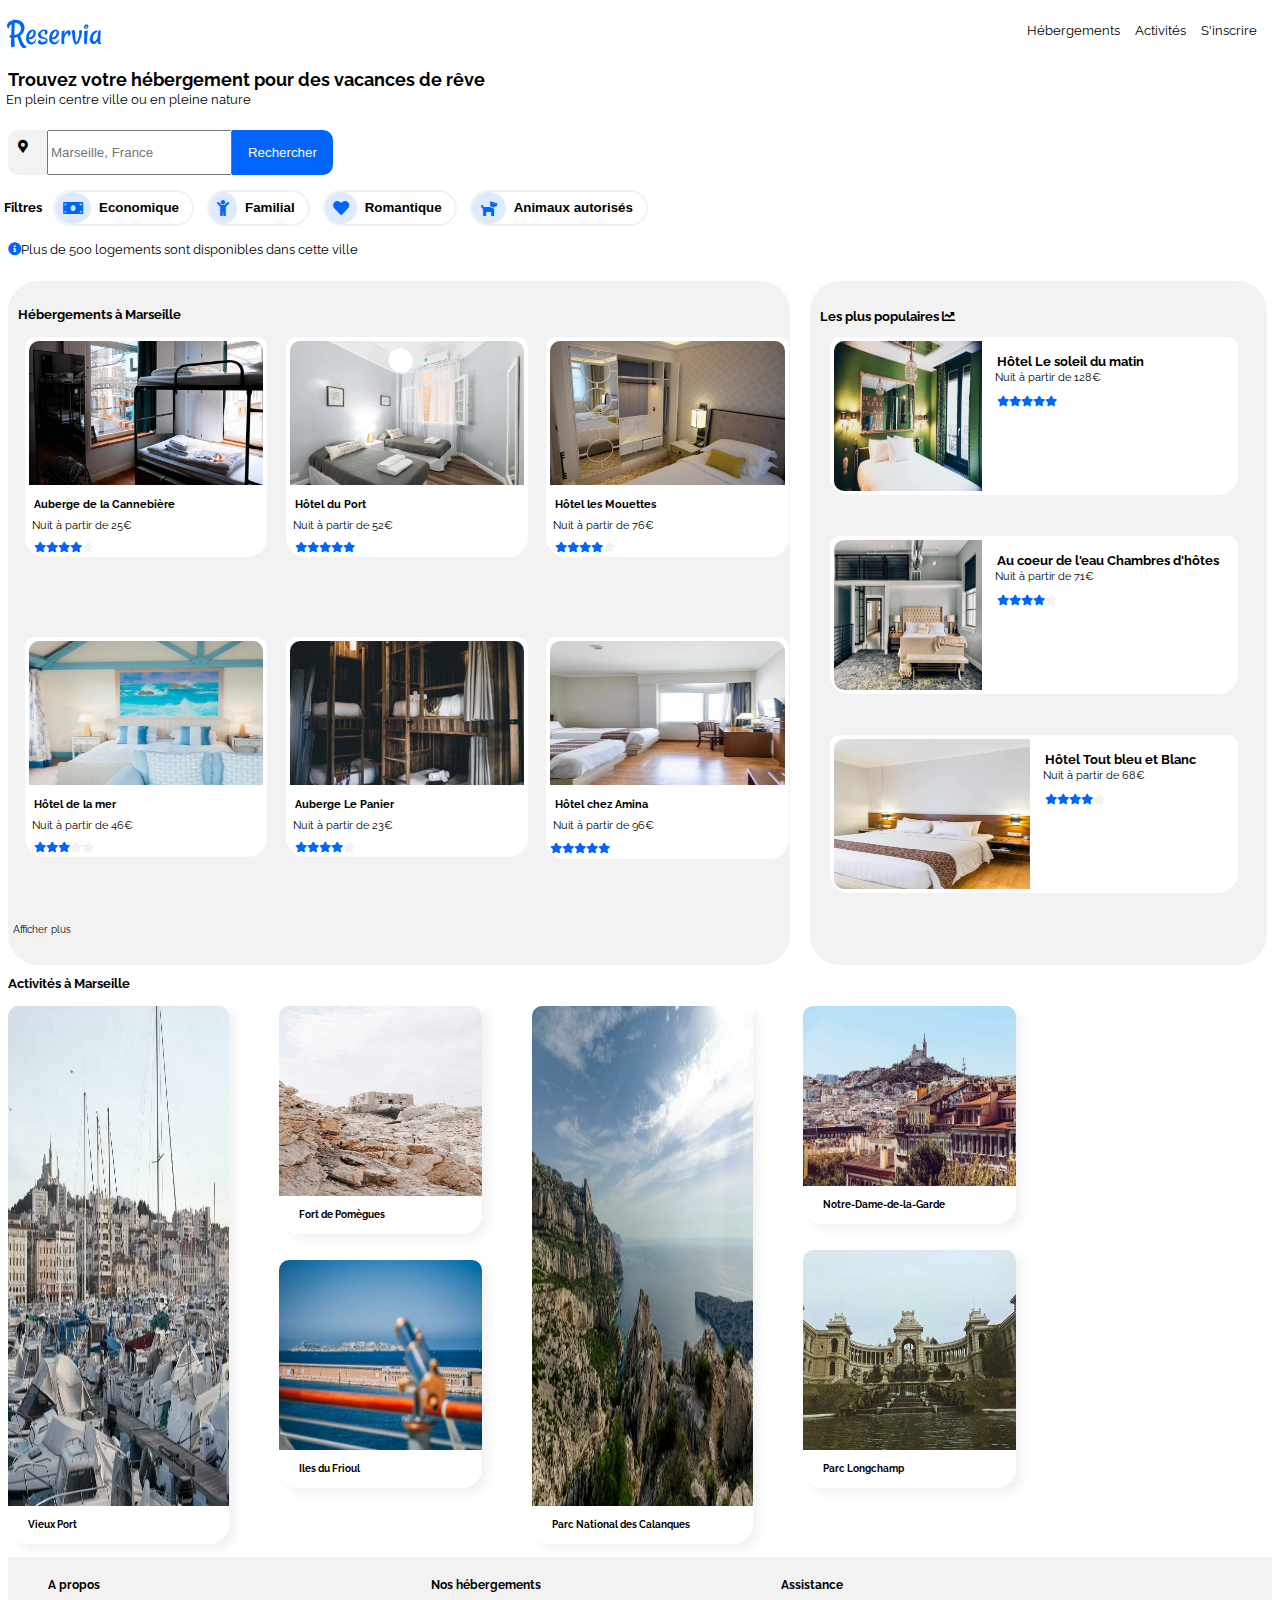
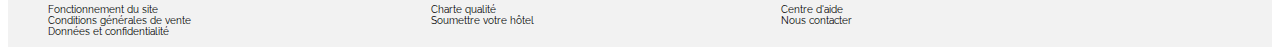
==== commit 6679df4d: "Maj width" ====
--- a/Reservia_GERME_Ronan.html
+++ b/Reservia_GERME_Ronan.html
@@ -161,7 +161,7 @@
 										<div id="text_sun">
 											<h3>Hôtel Le soleil du matin</h3>
 											<p>Nuit à partir de 128€</p><br/>
-											<div id="starsS">
+											<div id="starsS" class="starsPop">
 												<i class="fas fa-star"></i><i class="fas fa-star"></i><i class="fas fa-star"></i><i class="fas fa-star"></i><i class="fas fa-star"></i>
 											</div>
 										</div>
@@ -178,7 +178,7 @@
 										<div id="text_water">
 											<h3>Au coeur de l'eau Chambres d'hôtes</h3>
 											<p>	Nuit à partir de 71€</p><br/>
-											<div id="starsE">
+											<div id="starsE" class="starsPop">
 												<i class="fas fa-star"></i><i class="fas fa-star"></i><i class="fas fa-star"></i><i class="fas fa-star"></i><i class="fas fa-star stars_blank_b"></i>
 											</div>
 										</div>
@@ -195,7 +195,7 @@
 										<div id="text_white">
 											<h3>Hôtel Tout bleu et Blanc</h3>
 											<p>Nuit à partir de 68€</p><br/>
-											<div id="starsB">
+											<div id="starsB" class="starsPop">
 												<i class="fas fa-star"></i><i class="fas fa-star"></i><i class="fas fa-star"></i><i class="fas fa-star"></i><i class="fas fa-star stars_blank_b"></i>
 											</div>	
 										</div>
--- a/reservia.css
+++ b/reservia.css
@@ -90,7 +90,7 @@
     font-size: small;
     border: 10px #F2F2F2 solid;
     border-radius: 10px 0px 0px 10px;
-    width: 20px;
+    width:1.5%;
 }
 
 .rechercher
@@ -179,7 +179,7 @@
 #logements
 {
     display: grid;
-    grid-template-columns: 300px 300px 300px;
+    grid-template-columns: 1fr 1fr 1fr;
     grid-template-rows: 300px 300px;
 }
 #Cannebiere
@@ -236,7 +236,7 @@
 .vignetteH img
 {
     border-radius: 10px 10px 0px 0px;
-    width: 250px;
+    width: 100%;
     height: 144px;
 }
 
@@ -247,6 +247,8 @@
     color:black;
     font-weight: bold;
     padding-left: 5px;
+    margin-bottom: 10px ;
+    margin-top: 10px;
 }
 
 .vignetteH p
@@ -255,6 +257,7 @@
     text-decoration: none;
     color: black;
     padding-left: 5px;
+    margin-bottom: 10px;
 }
 
 #stars , #starsP, #starsM, #starsMer, #starspanier
@@ -291,7 +294,7 @@
     margin-right: 5px;
     margin-top: 5px;
     padding-top: 15px;
-    margin-left: 30px;
+    margin-left: 15px;
     padding-bottom: 15px;
     padding-right: 17px;
 }
@@ -307,10 +310,10 @@
     background-color: white;
     border: 4px white solid;
     border-radius: 10px 10px 20px 19px;
-    width: 400px;
-    font-size: small;
-    text-decoration: none;
-    margin-right: 15px;
+    width: 91%;
+    font-size: small;
+    text-decoration: none;
+    margin-inline-start: 20px;
 }
 
 #Eau, #Blanc
@@ -322,7 +325,7 @@
 {
     border-radius: 10px 0px 0px 10px;
     height: 150px; 
-    width: 160px;
+    width: 35%;
     margin-right: 15px;
 }
 
@@ -407,7 +410,7 @@
 #Fort img
 {
     border-radius: 10px 10px 0px 0px;
-    width: 100%;
+    width: 50%;
     margin-right: 10px;
 }
 
@@ -538,13 +541,165 @@
 
     #hebergements
     {
-        width: 70%;
+        width: 100%;
     }
 
     #populaires
     {
         width: auto;
     }
+
+    .vignetteH
+    {
+        width: 20%;
+        margin-left: 12px;
+    
+    }
+
+    #cannebiere img, #port img, #mouettes img, #mer img, #panier img, #amina img
+    {
+        width: 100%;
+    }
+
+    #Activites
+    {
+        width: auto;
+    }
+
+    #Vieux_port, #calanques
+    {
+        width: auto;
+    }
+
+    #Vieux_port img, #calanques img
+    {
+        width: 100%;
+    }
+
+    #fort_iles, #garde_longchamp
+    {
+        width: 20%;
+    }
+
+    #fort_iles img, #garde_lonchamp img
+    {
+        width: 100%;
+    }
+}
+
+@media screen and (max-width: 1440px)
+{
+    body
+    {
+        width: auto;
+    }
+
+    #hebergements
+    {
+        width: auto;
+    }
+
+    #populaires
+    {
+        height: 95%;
+    }
+
+   .vignetteP
+   {
+       width: 45%;
+   }
+
+    #eau img, #soleil img
+    {
+        width: 37%;
+    }
+
+    #blanc img
+    {
+        width:49% ;
+    }
+
+    .vignetteH
+    {
+        width: 15%;
+        margin-inline-start: 17px;
+    }
+
+    #cannebiere img, #port img, #mouettes img, #mer img, #panier img, #amina img
+    {
+        width: 100%;
+    }
+
+    #Activites
+    {
+        width: auto;
+    }
+
+
+    #Vieux_port, #calanques
+    {
+        width:17em;
+    }
+
+    #Vieux_port img, #calanques img
+    {
+        width: 100%;
+        height: 500px;
+    }
+
+    #fort_iles, #garde_longchamp
+    {
+        width: 20%;
+    }
+
+    #fort_iles img, #garde_lonchamp img
+    {
+        width:100%;
+    }
+}
+
+@media screen and (width: 1024px)
+{
+    body
+    {
+        width: auto;
+    }
+
+    #hebergements
+    {
+        width: auto;
+    }
+
+    section 
+    {
+        display: flex;
+        flex-direction: column-reverse;
+    }
+
+    #populaires
+    {
+        width: auto;
+        margin-left: 0px;
+        margin-right: 5px;
+    }
+
+    #pop
+    {
+        display: flex;
+        flex-wrap: wrap;
+        width: 85%;
+    }
+
+    .vignetteP
+    {
+        width: 85%;
+    }
+    
+    #eau img, #soleil img, #blanc img
+    {
+        width: 30%;
+    }
+   
 
     #cannebiere, #port, #mouettes, #mer, #panier, #amina
     {
@@ -560,30 +715,51 @@
     #Activites
     {
         width: auto;
+
     }
 
     #Vieux_port, #calanques
     {
-        width: 400px;
+        width: 12em;
+        height: 480px;
     }
 
     #Vieux_port img, #calanques img
     {
         width: 100%;
+        height: 400px;
     }
 
     #fort_iles, #garde_longchamp
     {
-        width: 20%;
-    }
-
-    #fort_iles img, #garde_lonchamp img
-    {
-        width: 100%;
-    }
-}
-
-@media screen and (max-width: 1440px)
+        width: 18%;
+    }
+
+    #fort_iles img
+    {
+        width:100%;
+        height: 115px;
+    }
+
+    #Garde img
+    {
+        width:100%;
+        height: 100px;
+    }
+
+    #Longchamp img
+    {
+        width: 100%;
+        height: 135px;
+    }
+
+    footer ul
+    {
+        padding-right: 10px;
+    }
+}
+
+@media all and (device-width: 768px)
 {
     body
     {
@@ -595,10 +771,36 @@
         width: auto;
     }
 
+    section 
+    {
+        display: flex;
+        flex-direction: column-reverse;
+    }
+
     #populaires
     {
-        height: 94%;
-    }
+        width: auto;
+        margin-left: 0px;
+        margin-right: 5px;
+    }
+
+    #pop
+    {
+        display: flex;
+        flex-wrap: wrap;
+        width: 89%;
+    }
+
+    #blanc img, #eau img, #soleil img
+    {
+        width: 30%;
+    }
+
+    .starsPop
+    {
+        margin-top: 30px;
+    }
+
 
     #cannebiere, #port, #mouettes, #mer, #panier, #amina
     {
@@ -611,228 +813,71 @@
         width: 100%;
     }
 
+
     #Activites
     {
         width: auto;
-
-    }
-
-    #Vieux_port, #calanques
-    {
-        width: 380px;
+        display: grid;
+        grid-template-columns: 1fr 1fr 1fr;
+        grid-template-rows: 300px 300px;
+    }
+
+    .vignetteA
+    {
+        width: 100%;
+    }
+
+
+    #Vieux
+    {
+        grid-column: 1;
+        grid-row: 1;
+    }
+
+    #Vieux_port.vignetteA, #Fort.vignetteA, #Iles.vignetteA, #calanques.vignetteA, #Garde.vignetteA, #Longchamp.vignetteA
+    {
+        width: 90%;
     }
 
     #Vieux_port img, #calanques img
     {
         width: 100%;
-        height: 500px;
-    }
-
-    #fort_iles, #garde_longchamp
-    {
-        width: 20%;
-    }
-
-    #fort_iles img, #garde_lonchamp img
-    {
-        width:100%;
-    }
-}
-
-@media screen and (width: 1024px)
-{
-    body
-    {
-        width: auto;
-    }
-
-    #hebergements
-    {
-        width: auto;
-    }
-
-    section 
-    {
-        display: flex;
-        flex-direction: column-reverse;
-    }
-
-    #populaires
-    {
-        width: auto;
-        margin-left: 0px;
-        margin-right: 5px;
-    }
-
-    #pop
-    {
-        display: flex;
-        flex-wrap: wrap;
-    }
-
-    #cannebiere, #port, #mouettes, #mer, #panier, #amina
-    {
-        width: 25%;
-    
-    }
-
-    #cannebiere img, #port img, #mouettes img, #mer img, #panier img, #amina img
-    {
-        width: 100%;
-    }
-
-    #Activites
-    {
-        width: auto;
-
-    }
-
-    #Vieux_port, #calanques
-    {
-        width: 280px;
-    }
-
-    #Vieux_port img, #calanques img
-    {
-        width: 100%;
-        height: 400px;
-    }
-
-    #fort_iles, #garde_longchamp
-    {
-        width: 18%;
-    }
-
-    #fort_iles img
-    {
-        width:100%;
-        height: 115px;
-    }
-
-    #Garde img
-    {
-        width:100%;
-        height: 100px;
-    }
-
-    #Longchamp img
-    {
-        width: 100%;
-        height: 135px;
-    }
-
-    footer ul
-    {
-        padding-right: 10px;
-    }
-}
-
-@media all and (device-width: 768px)
-{
-    body
-    {
-        width: auto;
-    }
-
-    #hebergements
-    {
-        width: auto;
-    }
-
-    section 
-    {
-        display: flex;
-        flex-direction: column-reverse;
-    }
-
-    #populaires
-    {
-        width: auto;
-        margin-left: 0px;
-        margin-right: 5px;
-    }
-
-    #pop
-    {
-        display: flex;
-        flex-wrap: wrap;
-    }
-
-    #cannebiere, #port, #mouettes, #mer, #panier, #amina
-    {
-        width: 25%;
-    
-    }
-
-    #cannebiere img, #port img, #mouettes img, #mer img, #panier img, #amina img
-    {
-        width: 100%;
-    }
-
-
-    #Activites
-    {
-        width: auto;
-
-    }
-
-    #Vieux_port, #calanques
-    {
-        width: 250px;
-        margin-left: 15px;
-    }
-
-    #Vieux_port img, #calanques img
-    {
-        width: 250px;
         height: 144px;
     }
 
-    #fort_iles, #garde_longchamp
-    {
-        width:50%;
-        flex-direction: row;
-    }
-
-    #Fort
-    {
-        width: 250px;
-    }
-
-    #Iles
-    {
-        width: 250px;
-        padding-left: 5px;
-    }
-
-    #fort_iles img
-    {
-        width:250px;
-        height: 144px;
-    }
-
-
-    #Garde
-    {
-        width: 250px;
-    }
-
-    #Garde img
-    {
-        width: 250px;
-        height: 144px;
-    }
-
-    #Longchamp
-    {
-        width: 250px;
-        padding-left: 11px;
-    }
-
-    #Longchamp img
-    {
-        width: 250px;
-        height: 144px;
+    #calanques, #Vieux_port
+    {
+        margin-inline-start: 20px;
+    }
+
+    #Pomegues
+    {
+        grid-column: 2;
+        grid-row: 1;
+    }
+
+    #frioul
+    {
+        grid-column: 3;
+        grid-row: 1;
+    }
+
+    #Calanques
+    {
+        grid-column: 1;
+        grid-row: 2;
+    }
+
+    #Dame
+    {
+        grid-column: 2;
+        grid-row: 2;
+    }
+
+    #longchamp
+    {
+        grid-column: 3;
+        grid-row: 2;
     }
 
     footer ul
@@ -863,6 +908,8 @@
     header p
     {
         font-size: medium;
+        height: 70px;
+        width: 50px;
     }
     header ul
     {
@@ -871,6 +918,7 @@
         font-weight: bold;
         flex-direction: row;
         flex-wrap: wrap-reverse;
+        padding-left: 0px;
     }
 
     header li 
@@ -881,26 +929,27 @@
     header a
     {
         padding-top: 70px;
-        width: 300px;
+        width: 335px;
         padding-left: 80px;
     }
 
     .inscription
     {
-        padding-left: 600px;
+        padding-left: 700px;
     }
 
     .menuH
     {
         border-bottom: 6px #F2F2F2 solid;
         padding-bottom: 15px;
-        margin-right: 0;
     }
 
     .menuA
     {
         border-bottom: 6px #F2F2F2 solid;
         padding-bottom: 15px;
+        margin-right: 0px;
+        width: 35%;
     }
 
 
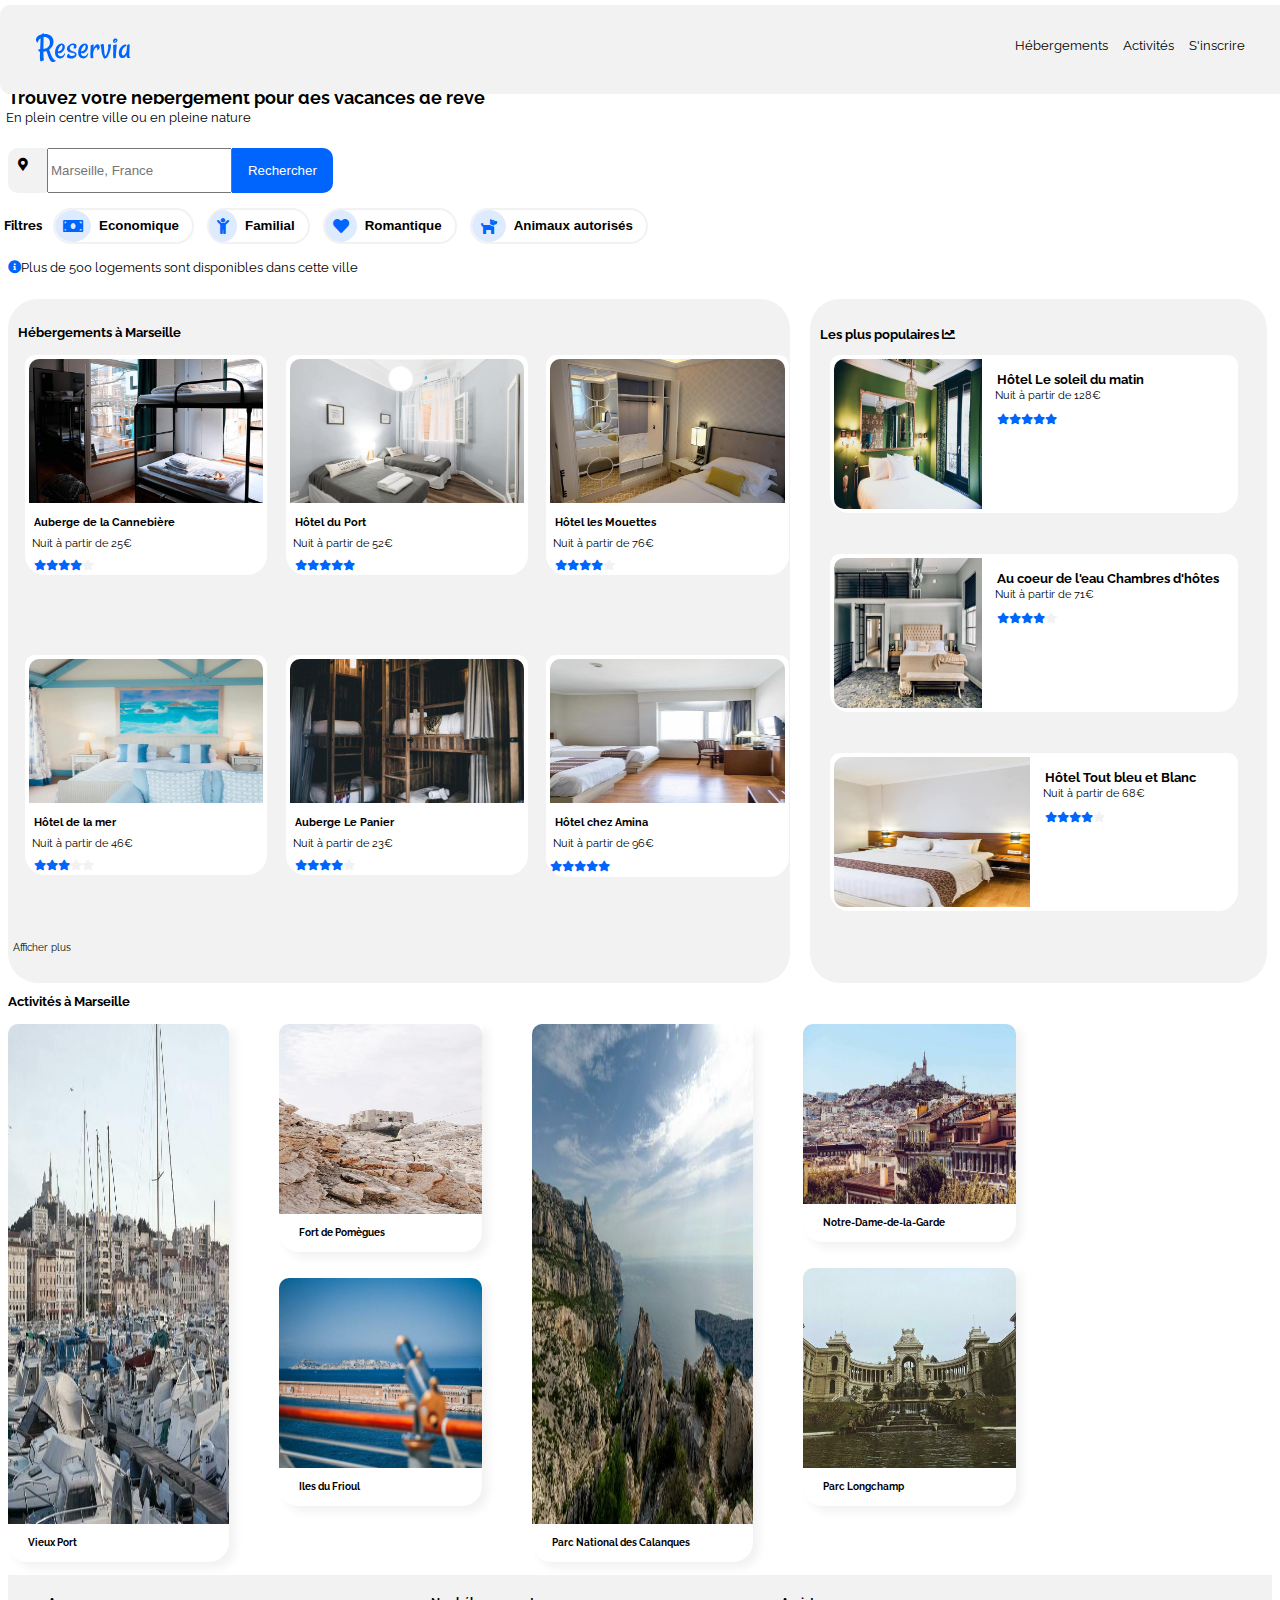
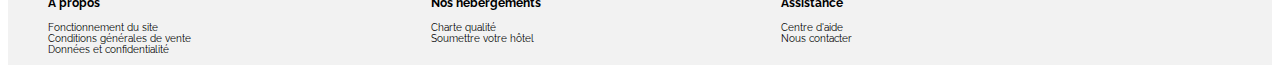
==== commit 1376ea94: "maj header" ====
--- a/Reservia_GERME_Ronan.html
+++ b/Reservia_GERME_Ronan.html
@@ -11,10 +11,10 @@
 
 	<body>
 		<header>
-			<p><img src="images/logo/Reservia.svg" alt="Reservia" class= "titre"></p>
+			<div class="Reservia_logo"><img src="images/logo/Reservia.svg" alt="Reservia" class= "titre"></div>
 				<ul>
-					<li class="menuH"><a href="#Hebergements">Hébergements</a></li><!--Hébergements et activités ancres menant aux sections-->
-					<li class="menuA"><a href="#Activités">Activités</a></li>
+					<li class="menuH"><a href="#hebergements">Hébergements</a></li><!--Hébergements et activités ancres menant aux sections-->
+					<li class="menuA"><a href="#Activites">Activités</a></li>
 					<li class="inscription">S'inscrire</li>
 				</ul>
 		</header>
--- a/reservia.css
+++ b/reservia.css
@@ -4,21 +4,24 @@
     font-family: 'Raleway', sans-serif;
 }
 
-.titre
-{
-    display: flex;
-    flex-direction: row;
-    align-items: baseline;
-    vertical-align: top;
-    height: 100%
+.Reservia_logo
+{
+    position: fixed;
+    top: 5px;
+    left: 0;
+    padding-left: 15px;
+    width: 100%;
+    background-color: #F2F2F2;
+    border: 20px #F2F2F2 solid;
+    border-radius: 10px 10px 10px 10px;
 }
 
 header
 {
-    display: flex;
-    flex-direction: row;
-    align-items: flex-end;
+    display: inline-block;
     justify-content: space-between;
+    width: 100%;
+    height: 60px;
 }
 
 header ul
@@ -27,7 +30,14 @@
     flex-wrap: wrap;
     list-style: none ; 
     vertical-align: top;
-    margin-top: 15px;
+    margin-top: 5px;
+    padding-top: 8px;
+    position: fixed;
+    top:5px;
+    right: 0;
+    background-color: #F2F2F2;
+    border: 20px #F2F2F2 solid;
+    border-radius: 10px 10px 10px 10px;
 }
 
 header li
@@ -37,10 +47,10 @@
     font-size: small;
 }
 
-header li:hover
+header a:hover
 {
    color: #0065FC; 
-   text-decoration: overline;
+   border-top: 2px #0065FC solid;
 }
 
 header a:hover
@@ -568,7 +578,7 @@
 
     #Vieux_port, #calanques
     {
-        width: auto;
+        width: 17em;
     }
 
     #Vieux_port img, #calanques img
@@ -578,7 +588,7 @@
 
     #fort_iles, #garde_longchamp
     {
-        width: 20%;
+        width: 21%;
     }
 
     #fort_iles img, #garde_lonchamp img
@@ -832,17 +842,43 @@
     {
         grid-column: 1;
         grid-row: 1;
-    }
-
-    #Vieux_port.vignetteA, #Fort.vignetteA, #Iles.vignetteA, #calanques.vignetteA, #Garde.vignetteA, #Longchamp.vignetteA
+        height: 144px;
+    }
+
+    #Vieux_port.vignetteA, #calanques.vignetteA
     {
         width: 90%;
     }
 
-    #Vieux_port img, #calanques img
+    #Fort.vignetteA, #Garde.vignetteA, #Iles.vignetteA, #Longchamp.vignetteA
+    {
+        width: 450%;
+    }
+
+    #Fort, #Iles, #Longchamp, #Garde
+    {
+        margin-left: 20px;
+    }
+
+    #Vieux_port img, #calanques img, #Fort img, #Garde img, #Iles img, #Longchamp img
     {
         width: 100%;
         height: 144px;
+    }
+
+    .vignetteA
+    {
+        margin-bottom: 40px;
+    }
+
+    #Vieux_port
+    {
+        margin-bottom: 0;
+    }
+
+    #calanques
+    {
+        margin-top: 0;
     }
 
     #calanques, #Vieux_port
@@ -909,7 +945,7 @@
     {
         font-size: medium;
         height: 70px;
-        width: 50px;
+        width: 40%;
     }
     header ul
     {
@@ -929,13 +965,13 @@
     header a
     {
         padding-top: 70px;
-        width: 335px;
+        width: 30%;
         padding-left: 80px;
     }
 
     .inscription
     {
-        padding-left: 700px;
+        padding-left: 500px;
     }
 
     .menuH
@@ -978,7 +1014,7 @@
         font-size: medium;
         border: 10px #F2F2F2 solid;
         border-radius: 10px 0px 0px 10px;
-        width: 20px;
+        width: 2%;
         height: 30px;
     }
 
